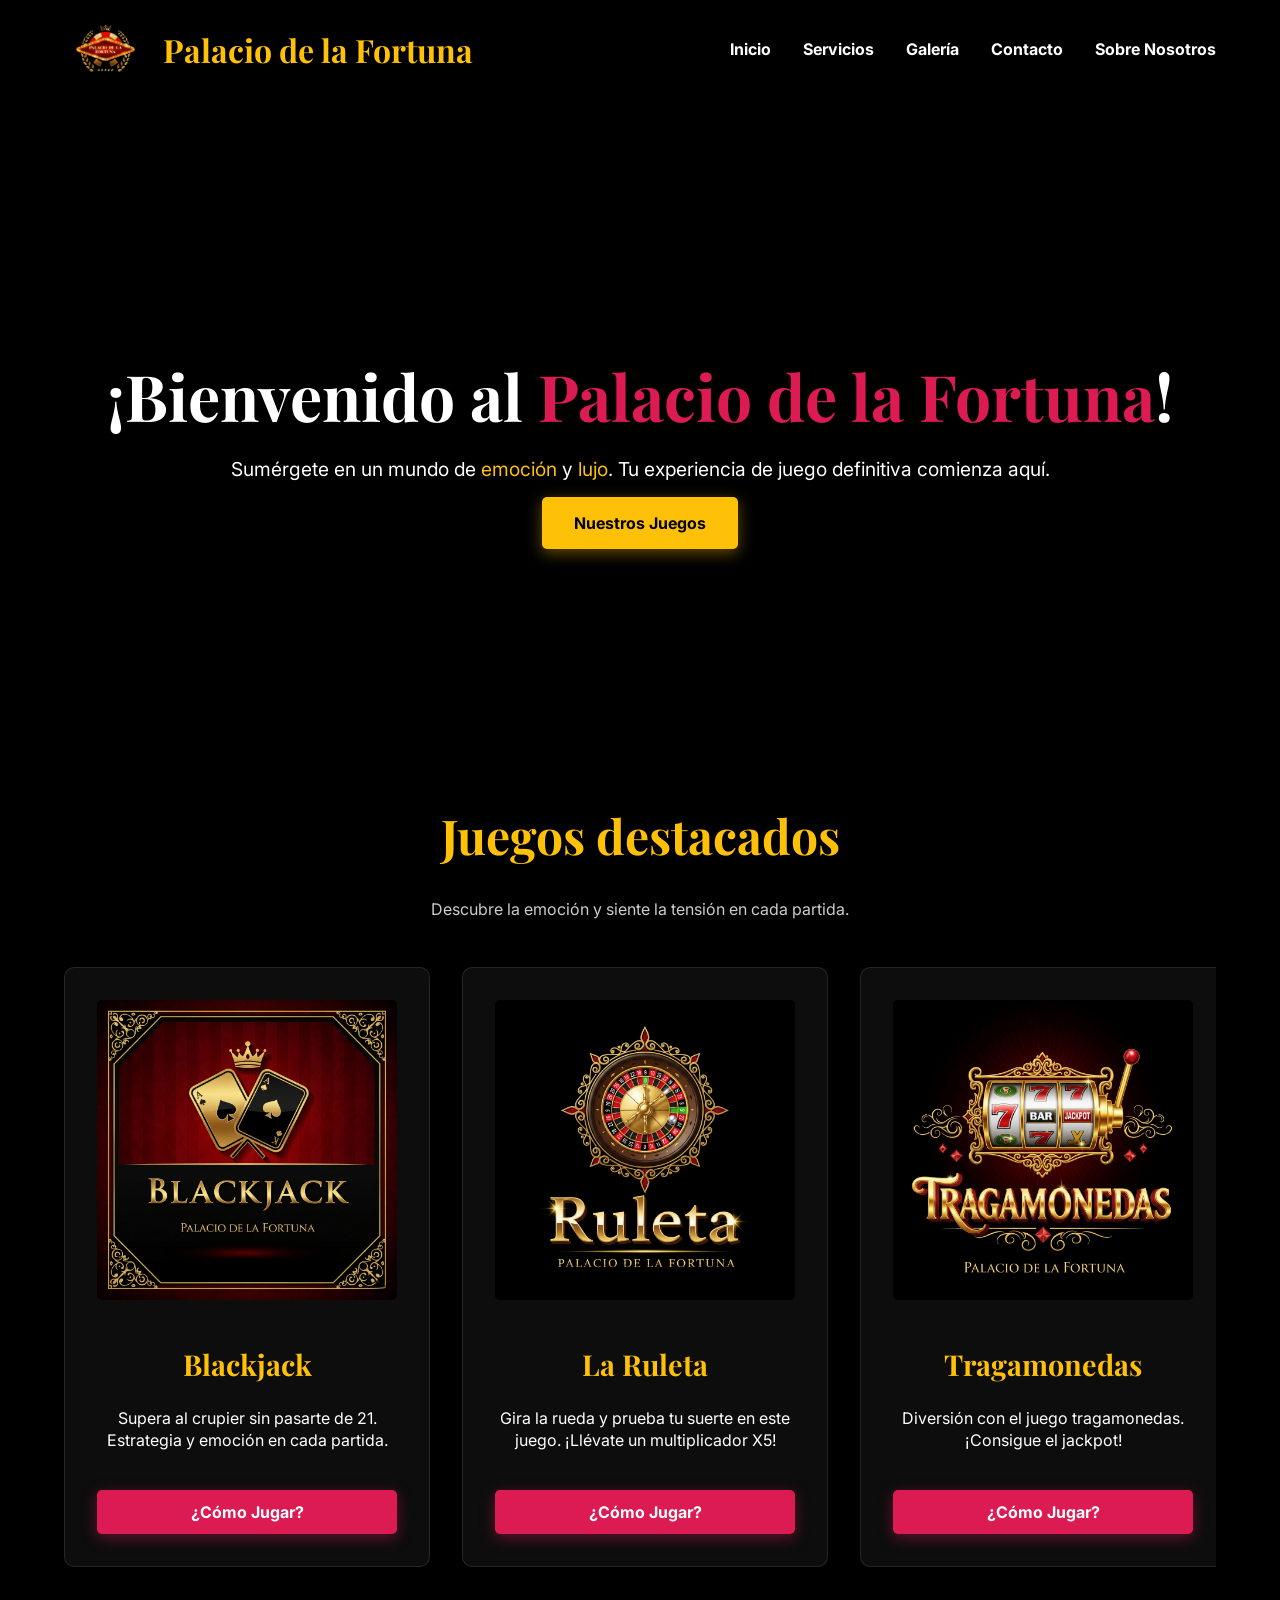
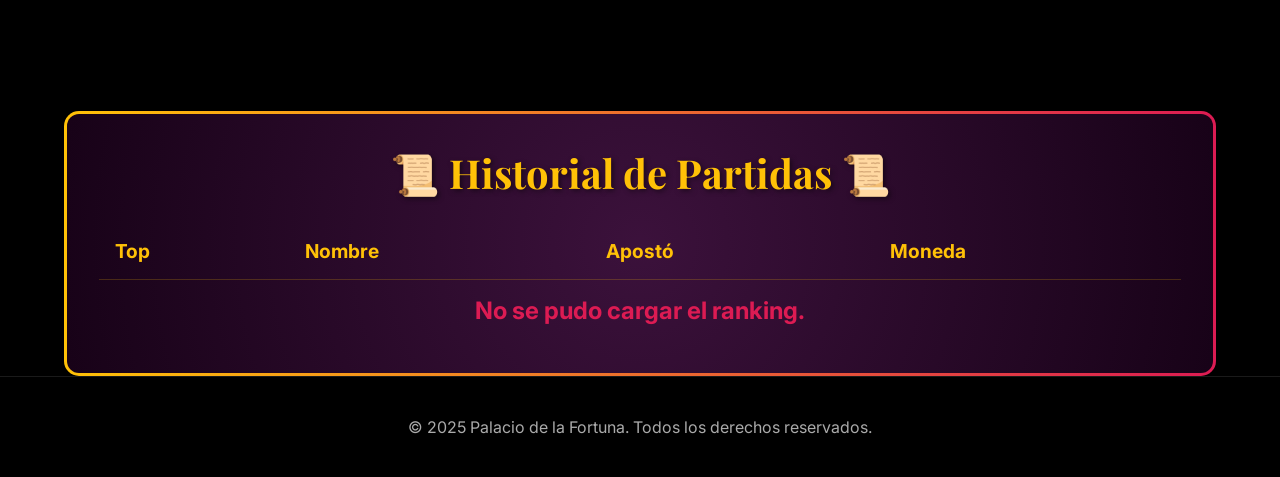
==== index.html @ f64dca6a "Se agregan tabla de posiciones alpha" ====
<!DOCTYPE html>
<html lang="es">
<head>
    <meta charset="UTF-8">
    <meta name="viewport" content="width=device-width, initial-scale=1.0">
    <title>Palacio de la Fortuna - Inicio</title>
    <link rel="icon" type="image/png" sizes="32x32" href="img/logo_casino.png">
    <link rel="icon" type="image/png" sizes="16x16" href="img/logo_casino.png">
    <link rel="apple-touch-icon" sizes="180x180" href="img/logo_casino.png">
    <link href="https://fonts.googleapis.com/css2?family=Inter:wght@300;400;700&family=Playfair+Display:wght@700&display=swap" rel="stylesheet">
    <link rel="stylesheet" href="css/index.css">
</head>
<body>

    <div class="background-video-container">
        <video autoplay loop muted playsinline class="background-video">
            <source src="img/fondo.mp4" type="video/mp4">
            Tu navegador no soporta el elemento de video.
        </video>
        <div class="background-overlay"></div>
    </div>

    <header class="header">
        <div class="container header-content">
            <div class="logo-container">
                <img src="img/logo_casino.png" alt="Logo Palacio de la Fortuna" class="logo-img">
                <h1 class="site-title">Palacio de la Fortuna</h1>
            </div>
            <button class="hamburger">☰</button>
            <nav class="main-nav">
                <ul>
                    <li><a href="index.html">Inicio</a></li>
                    <li><a href="html/servicios.html">Servicios</a></li>
                    <li><a href="html/galeria.html">Galería</a></li>
                    <li><a href="html/contacto.html">Contacto</a></li>
                    <li><a href="html/sobre-nosotros.html">Sobre Nosotros</a></li>
                </ul>
            </nav>
        </div>
    </header>

    <main class="main-content">
        <section class="hero-section">
            <h2 class="hero-title">
                ¡Bienvenido al <span class="text-accent-red">Palacio de la Fortuna</span>!
            </h2>
            <p class="hero-description">
                Sumérgete en un mundo de <span class="text-accent-gold">emoción</span> y <span class="text-accent-gold">lujo</span>. Tu experiencia de juego definitiva comienza aquí.
            </p>
            <a href="html/servicios.html" class="cta-button">
                Nuestros Juegos
            </a>
        </section>

        <section class="games-section container">
            <h2 class="section-title">Juegos destacados</h2>
            <p class="section-subtitle">Descubre la emoción y siente la tensión en cada partida.</p>
            <div class="games-grid">
                <div class="game-card">
                    <img src="img/blackjacklogo.png" alt="Blackjack" class="game-img">
                    <h3 class="game-title">Blackjack</h3>
                    <p class="game-description">
                        Supera al crupier sin pasarte de 21. Estrategia y emoción en cada partida.
                    </p>
                    <a href="html/servicios.html" class="game-button">¿Cómo Jugar?</a>
                </div>
                <div class="game-card">
                    <img src="img/ruletalogo.png" alt="Ruleta" class="game-img">
                    <h3 class="game-title">La Ruleta</h3>
                    <p class="game-description">
                        Gira la rueda y prueba tu suerte en este juego. ¡Llévate un multiplicador X5!
                    </p>
                    <a href="html/servicios.html" class="game-button">¿Cómo Jugar?</a>
                </div>
                <div class="game-card">
                    <img src="img/jackpotlogo.png" alt="Tragamonedas" class="game-img">
                    <h3 class="game-title">Tragamonedas</h3>
                    <p class="game-description">
                        Diversión con el juego tragamonedas. ¡Consigue el jackpot!
                    </p>
                    <a href="html/servicios.html" class="game-button">¿Cómo Jugar?</a>
                </div>
                <div class="game-card">
                    <img src="img/coinfliplogo.png" alt="CoinFlip" class="game-img">
                    <h3 class="game-title">Coin Flip</h3>
                    <p class="game-description">
                        ¿La suerte está de tu lado?. Atrévete a jugar a este juego y prueba si consigues acertar.
                    </p>
                    <a href="html/servicios.html" class="game-button">¿Cómo Jugar?</a>
                </div>
            </div>
        </section>
        
        <section class="container">
            <div class="ranking-container">
                <h2 class="ranking-title">📜 Historial de Partidas 📜</h2>
                <table class="ranking-table">
                    <thead>
                        <tr>
                            <th>Top</th>
                            <th>Nombre</th>
                            <th>Apostó</th>
                            <th>Moneda</th>
                        </tr>
                    </thead>
                    <tbody id="ranking-body">
                    </tbody>
                </table>
            </div>
        </section>

        <footer class="footer">
            <div class="container">
                <p>© 2025 Palacio de la Fortuna. Todos los derechos reservados.</p>
            </div>
        </footer>
    </main>
    <script src="js/index.js"></script>
</body>
</html>
---- css/index.css ----
body {
    font-family: 'Inter', sans-serif;
    margin: 0;
    padding: 0;
    color: #fff;
    background-color: #000;
}

.container {
    width: 90%;
    max-width: 1200px;
    margin: 0 auto;
}

.header {
    background-color: rgba(0, 0, 0, 0.7);
    position: fixed;
    top: 0;
    left: 0;
    width: 100%;
    z-index: 1000;
    transition: all 0.3s ease-in-out;
    padding: 1.5rem 0;
}

.header.scrolled {
    padding: 0.5rem 0;
    transform: translateY(-100%);
}

.header.scrolled.up {
    transform: translateY(0);
}

.header-content {
    display: flex;
    justify-content: space-between;
    align-items: center;
}

.logo-container {
    display: flex;
    align-items: center;
    gap: 1rem;
}

.logo-img {
    height: 50px;
}

.site-title {
    font-family: 'Playfair Display', serif;
    font-size: 2rem;
    color: #FFC107;
    margin: 0;
    text-shadow: 1px 1px 3px rgba(0, 0, 0, 0.5);
}

.main-nav ul {
    list-style: none;
    margin: 0;
    padding: 0;
    display: flex;
    gap: 2rem;
}

.main-nav a {
    text-decoration: none;
    color: #fff;
    font-weight: 700;
    transition: color 0.3s;
}

.main-nav a:hover {
    color: #FFC107;
}

.hamburger {
    display: none;
    font-size: 2rem;
    color: #fff;
    background: none;
    border: none;
    cursor: pointer;
}

.background-video-container {
    position: fixed;
    top: 0;
    left: 0;
    width: 100%;
    height: 100%;
    z-index: -1;
    overflow: hidden;
}

.background-video {
    width: 100%;
    height: 100%;
    object-fit: cover;
}

.background-overlay {
    position: absolute;
    top: 0;
    left: 0;
    width: 100%;
    height: 100%;
    background: rgba(0, 0, 0, 0.7);
}

.main-content {
    padding-top: 150px;
}

.hero-section {
    text-align: center;
    padding: 150px 0;
    position: relative;
    z-index: 1;
}

.hero-title {
    font-family: 'Playfair Display', serif;
    font-size: 4rem;
    margin-bottom: 1rem;
    text-shadow: 2px 2px 5px rgba(0, 0, 0, 0.7);
}

.hero-description {
    font-size: 1.2rem;
    margin-bottom: 2rem;
    text-shadow: 1px 1px 3px rgba(0, 0, 0, 0.5);
}

.text-accent-red {
    color: #DC1B53;
}

.text-accent-gold {
    color: #FFC107;
}

.cta-button {
    background-color: #FFC107;
    color: #000;
    padding: 1rem 2rem;
    text-decoration: none;
    font-weight: 700;
    border-radius: 5px;
    transition: all 0.3s ease;
    box-shadow: 0 4px 15px rgba(255, 193, 7, 0.4);
}

.cta-button:hover {
    background-color: #e6b800;
    transform: translateY(-3px);
}

.section-title {
    font-family: 'Playfair Display', serif;
    font-size: 3rem;
    text-align: center;
    margin-bottom: 2rem;
    color: #FFC107;
    text-shadow: 1px 1px 3px rgba(0, 0, 0, 0.5);
}

.section-subtitle {
    text-align: center;
    margin-bottom: 3rem;
    color: #ccc;
}

.games-section {
    padding: 80px 0;
    overflow: hidden; 
}

@keyframes scroll {
    0% {
        transform: translateX(0);
    }
    100% {
        transform: translateX(-50%);
    }
}

.games-grid {
    display: flex;
    gap: 2rem;
    animation: scroll 10s linear infinite;
}

.games-grid:hover {
    animation-play-state: paused;
}

.game-card {
    background: rgba(255, 255, 255, 0.05);
    border: 1px solid rgba(255, 255, 255, 0.1);
    border-radius: 10px;
    padding: 2rem;
    text-align: center;
    transition: transform 0.3s ease, box-shadow 0.3s ease;
    display: flex;
    flex-direction: column;
    justify-content: space-between;
    min-height: 400px;
    width: 300px; 
    flex-shrink: 0; 
}

.game-card:hover {
    transform: translateY(-10px);
    box-shadow: 0 10px 20px rgba(0, 0, 0, 0.5);
}

.game-img {
    width: 100%;
    height: auto;
    border-radius: 5px;
    margin-bottom: 1rem;
}

.game-title {
    font-family: 'Playfair Display', serif;
    font-size: 1.8rem;
    color: #FFC107;
    margin-bottom: 0.5rem;
}

.game-description {
    font-size: 1rem;
    line-height: 1.4;
    margin-bottom: 1rem;
    flex-grow: 1;
}

.game-button {
    background-color: #DC1B53;
    color: #fff;
    padding: 0.75rem 1.5rem;
    text-decoration: none;
    font-weight: 700;
    border-radius: 5px;
    transition: all 0.3s ease;
    box-shadow: 0 4px 15px rgba(220, 27, 83, 0.4);
}

.game-button:hover {
    background-color: #a81541;
    transform: translateY(-2px);
}

.footer {
    background-color: #000;
    color: #aaa;
    text-align: center;
    padding: 1.5rem 0;
    border-top: 1px solid rgba(255, 255, 255, 0.1);
}

@media (max-width: 768px) {
    .main-nav {
        display: none;
        flex-direction: column;
        position: absolute;
        top: 80px;
        right: 0;
        width: 100%;
        background-color: rgba(0, 0, 0, 0.9);
        text-align: center;
        transition: all 0.3s ease-in-out;
    }

    .main-nav.active {
        display: flex;
    }

    .main-nav ul {
        flex-direction: column;
        padding: 1rem 0;
    }

    .main-nav a {
        padding: 0.5rem 0;
        display: block;
    }

    .hamburger {
        display: block;
    }

    .hero-title {
        font-size: 2.5rem;
    }

    .about-us-content {
        flex-direction: column;
        text-align: center;
    }

    .about-us-img, .about-us-text {
        width: 100%;
    }
}
.back-button {
    display: inline-block;
    background-color: #DC1B53;
    color: #fff;
    padding: 0.75rem 1.5rem;
    border: none;
    border-radius: 5px;
    font-weight: 700;
    cursor: pointer;
    transition: all 0.3s ease;
    box-shadow: 0 4px 15px rgba(220, 27, 83, 0.4);
    font-family: 'Inter', sans-serif;
    font-size: 1rem;
    margin-bottom: 2rem;
    float: left;
}

.back-button:hover {
    background-color: #a81541;
    transform: translateY(-2px);
}

.ranking-container {
    border: 3px solid transparent;
    border-radius: 15px;
    padding: 2rem;
    margin-top: 4rem;
    position: relative;
    background-image: 
        radial-gradient(circle, hsl(300, 55%, 15%), hsl(300, 84%, 5%)),
        linear-gradient(to right, #FFC107, #DC1B53);
    background-origin: border-box;
    background-clip: padding-box, border-box;
}

.ranking-title {
    font-family: 'Playfair Display', serif;
    font-size: 2.5rem;
    text-align: center;
    color: #FFC107;
    margin-top: 0;
    margin-bottom: 1.5rem;
    text-shadow: 2px 2px 5px rgba(0,0,0,0.5);
}

.ranking-table {
    width: 100%;
    border-collapse: collapse;
}

.ranking-table th, .ranking-table td {
    padding: 1rem;
    text-align: left;
    border-bottom: 1px solid rgba(255, 193, 7, 0.2);
    background-color: transparent; 
}

.ranking-table th {
    color: #FFC107;
    font-size: 1.2rem;
    font-weight: 700;
}

.ranking-table td {
    color: #eee;
    font-size: 1.1rem;
}

.ranking-table tr:last-child td {
    border-bottom: none;
}

.ranking-table td:first-child {
    font-weight: bold;
    color: #DC1B53;
    font-size: 1.5rem;
    text-align: center;
}
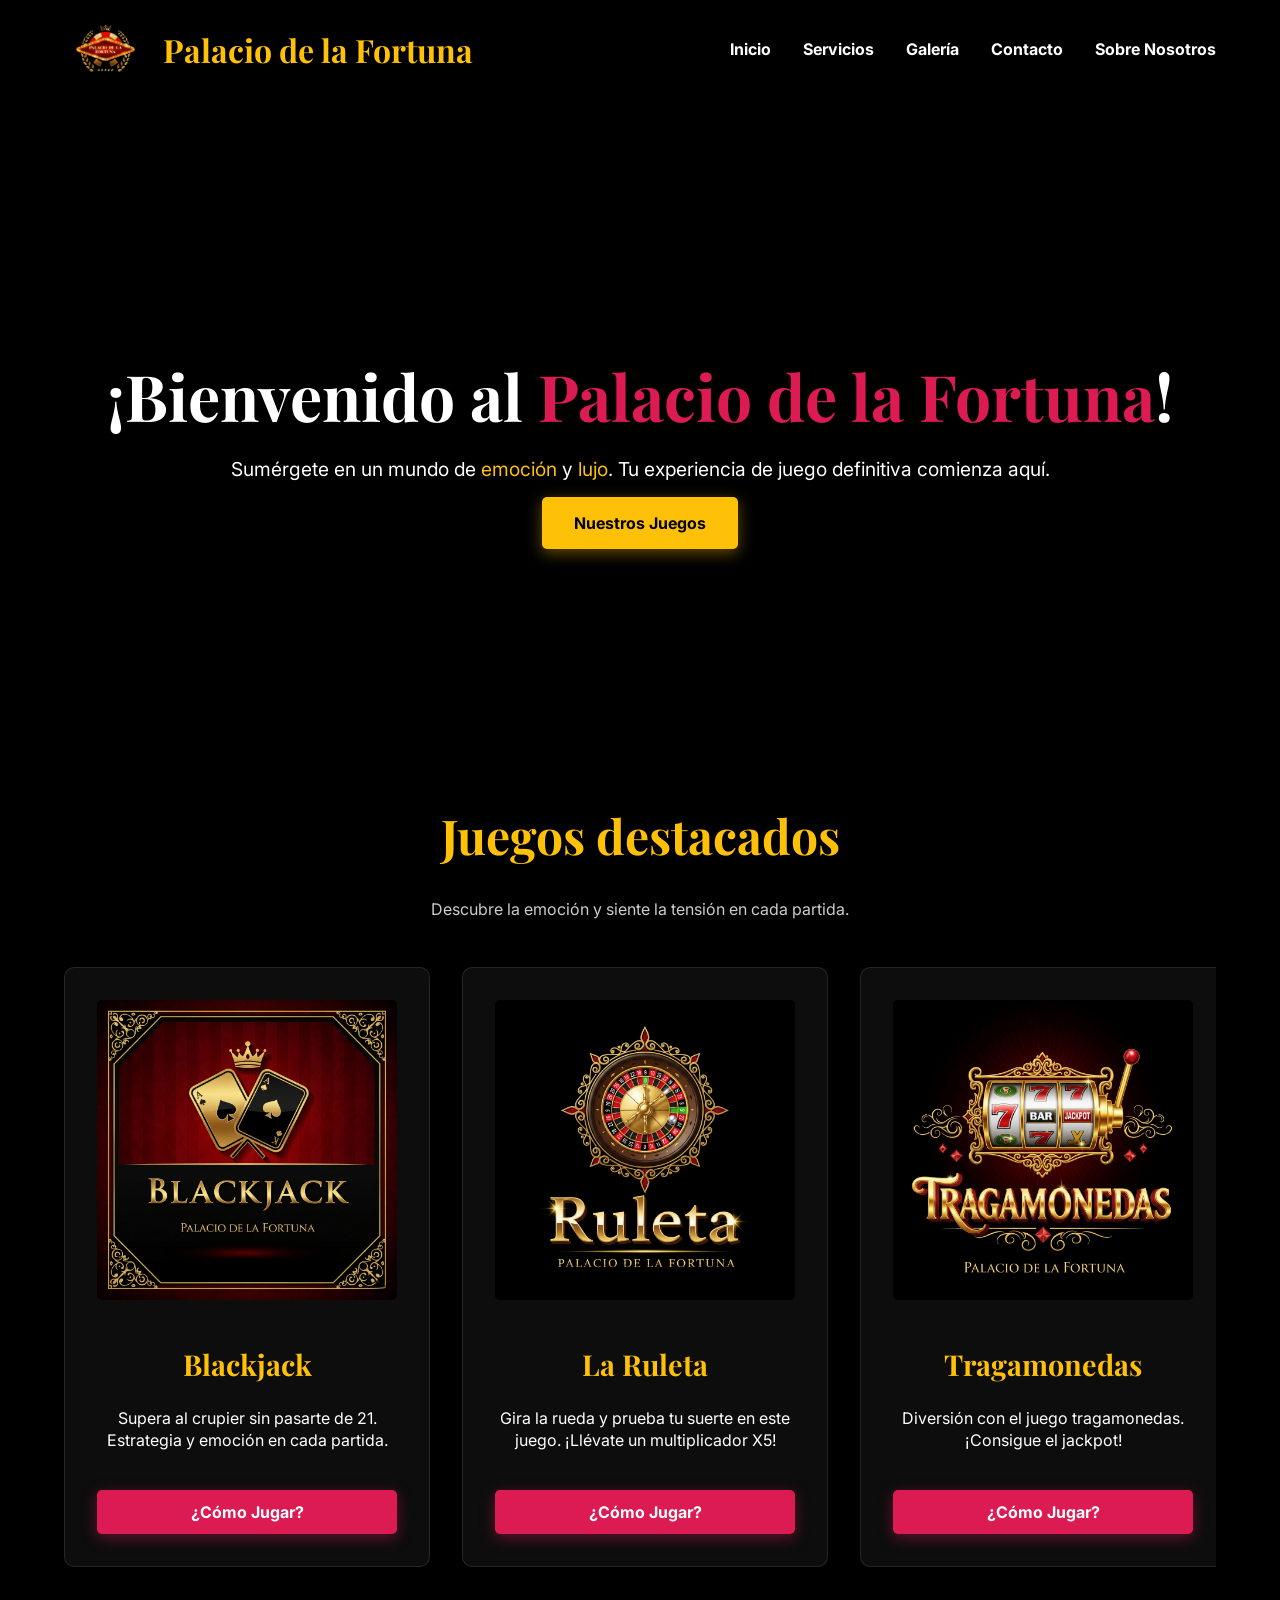
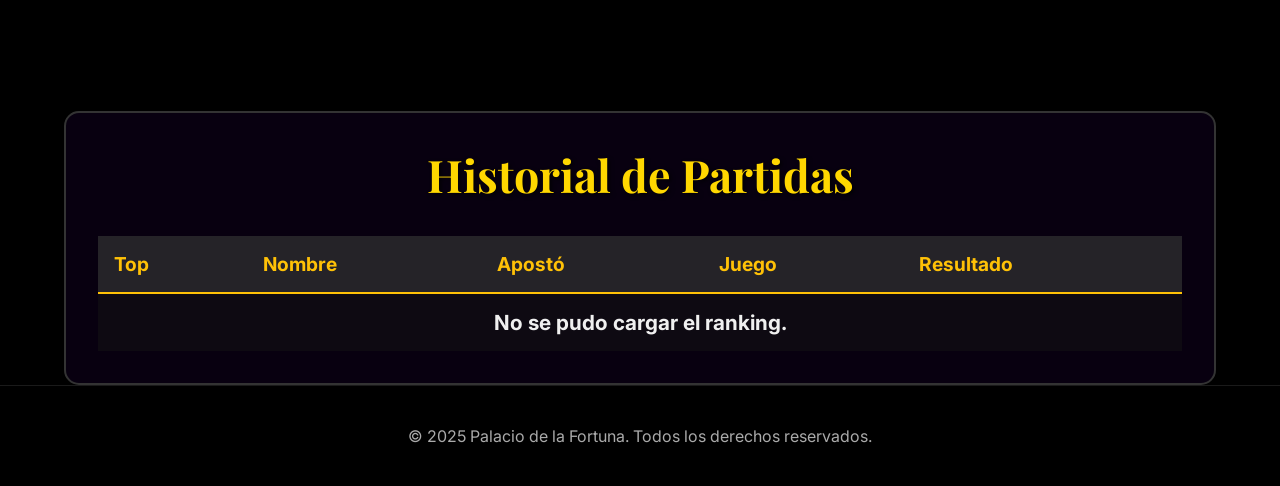
==== commit 053b2f3f: "se cambian cosas del menu" ====
--- a/index.html
+++ b/index.html
@@ -93,14 +93,15 @@
         
         <section class="container">
             <div class="ranking-container">
-                <h2 class="ranking-title">📜 Historial de Partidas 📜</h2>
+                <h2 class="ranking-title">Historial de Partidas</h2>
                 <table class="ranking-table">
                     <thead>
                         <tr>
                             <th>Top</th>
                             <th>Nombre</th>
                             <th>Apostó</th>
-                            <th>Moneda</th>
+                            <th>Juego</th>
+                            <th>Resultado</th>
                         </tr>
                     </thead>
                     <tbody id="ranking-body">
--- a/css/index.css
+++ b/css/index.css
@@ -328,58 +328,63 @@
 }
 
 .ranking-container {
-    border: 3px solid transparent;
+    background-color: rgba(10, 0, 20, 0.8);
     border-radius: 15px;
     padding: 2rem;
     margin-top: 4rem;
-    position: relative;
-    background-image: 
-        radial-gradient(circle, hsl(300, 55%, 15%), hsl(300, 84%, 5%)),
-        linear-gradient(to right, #FFC107, #DC1B53);
-    background-origin: border-box;
-    background-clip: padding-box, border-box;
+    box-shadow: 0 4px 15px rgba(0, 0, 0, 0.5);
+    border: 2px solid #333;
 }
 
 .ranking-title {
     font-family: 'Playfair Display', serif;
-    font-size: 2.5rem;
-    text-align: center;
-    color: #FFC107;
+    font-size: 2.8rem;
+    text-align: center;
+    color: #FFD700;
     margin-top: 0;
-    margin-bottom: 1.5rem;
-    text-shadow: 2px 2px 5px rgba(0,0,0,0.5);
+    margin-bottom: 2rem;
+    text-shadow: 2px 2px 4px rgba(0, 0, 0, 0.8);
 }
 
 .ranking-table {
     width: 100%;
     border-collapse: collapse;
-}
-
-.ranking-table th, .ranking-table td {
+    color: #eee;
+    font-size: 1.1rem;
+}
+
+.ranking-table thead th {
+    background-color: rgba(50, 50, 50, 0.7);
+    color: #FFC107;
+    font-weight: bold;
     padding: 1rem;
     text-align: left;
-    border-bottom: 1px solid rgba(255, 193, 7, 0.2);
-    background-color: transparent; 
-}
-
-.ranking-table th {
-    color: #FFC107;
+    border-bottom: 2px solid #FFC107;
     font-size: 1.2rem;
-    font-weight: 700;
-}
-
-.ranking-table td {
-    color: #eee;
-    font-size: 1.1rem;
-}
-
-.ranking-table tr:last-child td {
+}
+
+.ranking-table tbody td {
+    padding: 1rem;
+    text-align: left;
+    border-bottom: 1px solid rgba(255, 255, 255, 0.1);
+}
+
+.ranking-table tbody tr:last-child td {
     border-bottom: none;
 }
 
+.ranking-table tbody tr:nth-child(odd) {
+    background-color: rgba(20, 20, 20, 0.5);
+}
+
 .ranking-table td:first-child {
+    text-align: center;
+    font-size: 1.3rem;
     font-weight: bold;
-    color: #DC1B53;
-    font-size: 1.5rem;
-    text-align: center;
+    color: #f0f0f0;
+}
+
+.ranking-table td:nth-child(3) {
+    color: #FFD700;
+    font-weight: bold;
 }
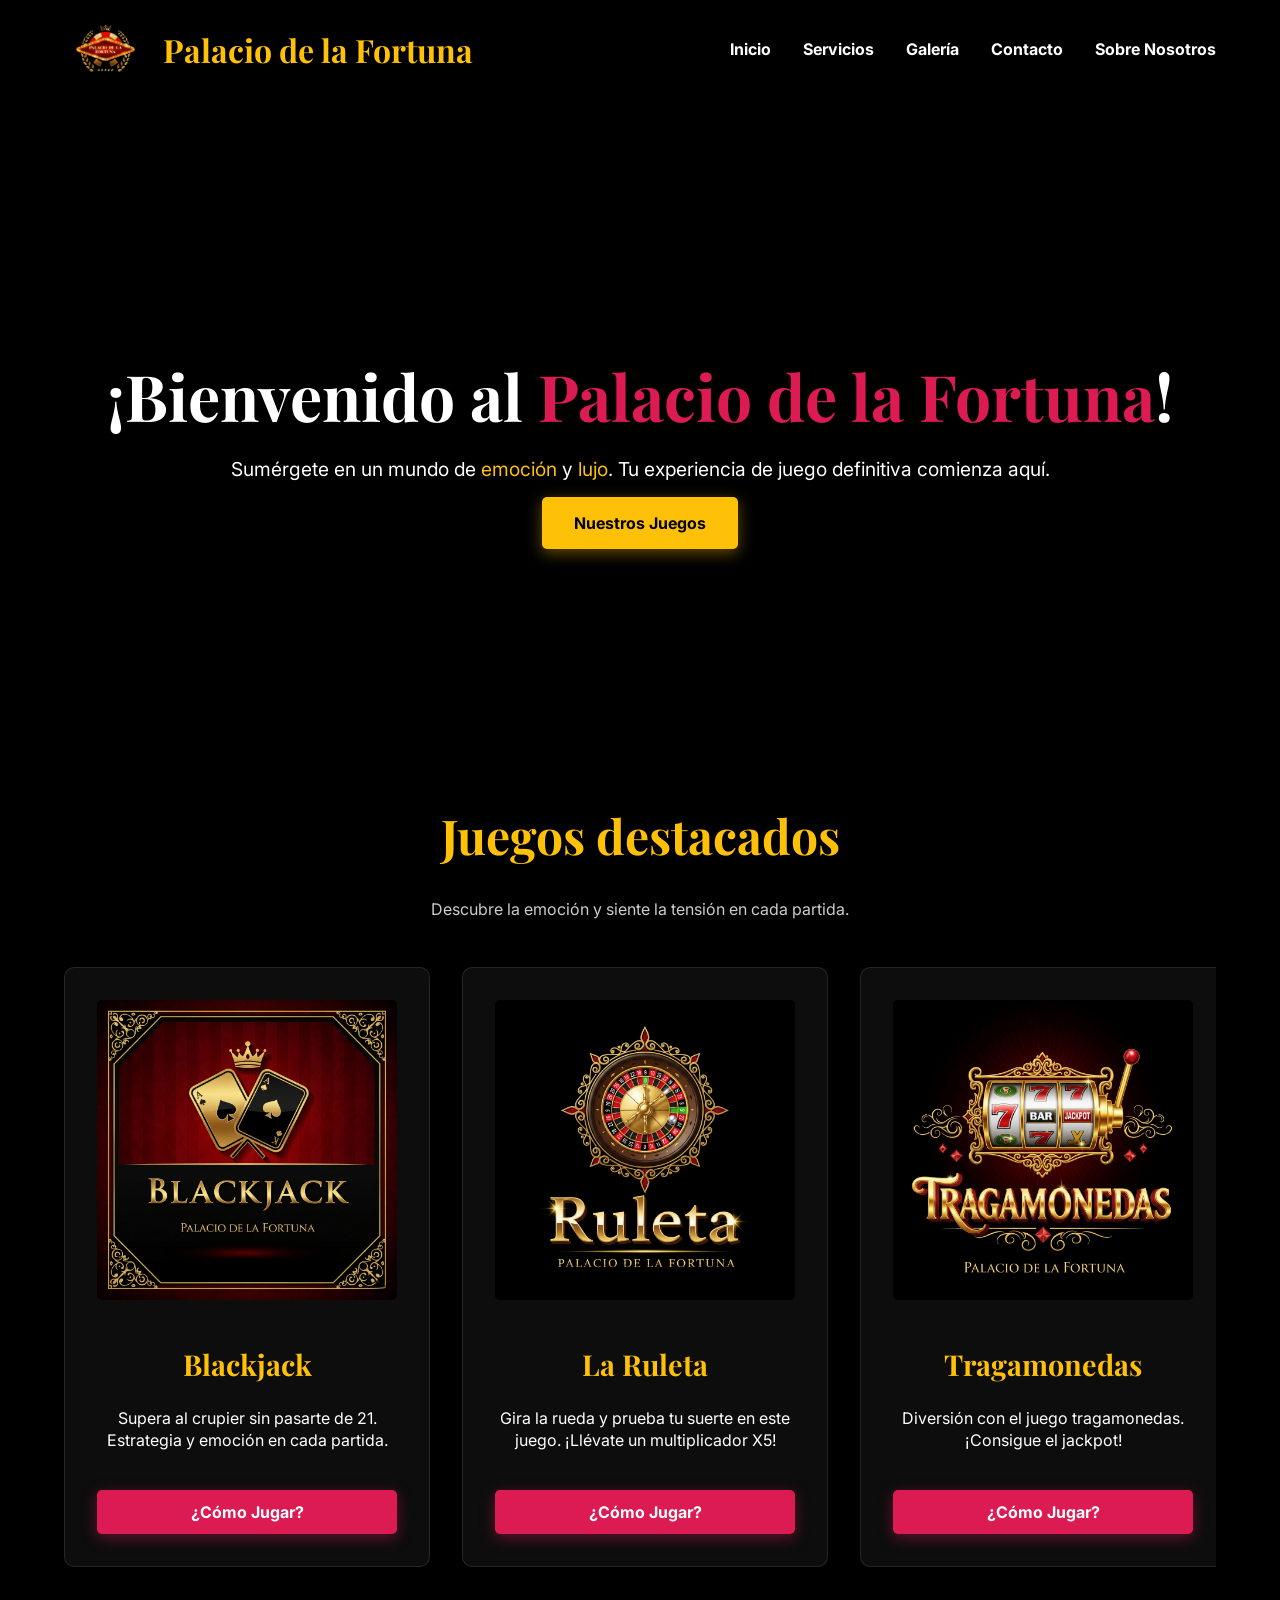
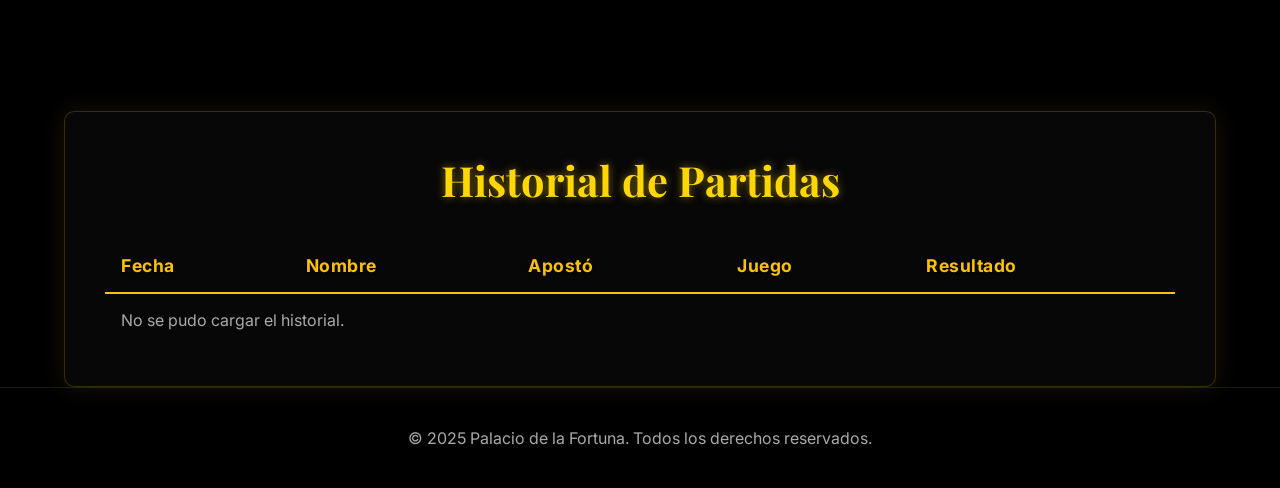
==== commit 34c9b663: "Se pule la tabla" ====
--- a/index.html
+++ b/index.html
@@ -97,7 +97,7 @@
                 <table class="ranking-table">
                     <thead>
                         <tr>
-                            <th>Top</th>
+                            <th>Fecha</th>
                             <th>Nombre</th>
                             <th>Apostó</th>
                             <th>Juego</th>
--- a/css/index.css
+++ b/css/index.css
@@ -328,63 +328,92 @@
 }
 
 .ranking-container {
-    background-color: rgba(10, 0, 20, 0.8);
-    border-radius: 15px;
-    padding: 2rem;
+    background: rgba(10, 10, 10, 0.75);
+    backdrop-filter: blur(5px);
+    border-radius: 10px;
+    padding: 2.5rem;
     margin-top: 4rem;
-    box-shadow: 0 4px 15px rgba(0, 0, 0, 0.5);
-    border: 2px solid #333;
+    box-shadow: 0 0 25px rgba(255, 193, 7, 0.1);
+    border: 1px solid rgba(255, 193, 7, 0.2);
+    transition: all 0.3s ease;
 }
 
 .ranking-title {
     font-family: 'Playfair Display', serif;
-    font-size: 2.8rem;
+    font-size: 2.6rem;
     text-align: center;
     color: #FFD700;
     margin-top: 0;
     margin-bottom: 2rem;
-    text-shadow: 2px 2px 4px rgba(0, 0, 0, 0.8);
+    text-shadow: 0 0 8px rgba(255, 215, 0, 0.5), 1px 1px 2px black;
 }
 
 .ranking-table {
     width: 100%;
     border-collapse: collapse;
-    color: #eee;
-    font-size: 1.1rem;
+    color: #ddd;
+    font-size: 1rem;
 }
 
 .ranking-table thead th {
-    background-color: rgba(50, 50, 50, 0.7);
+    background-color: transparent;
     color: #FFC107;
     font-weight: bold;
     padding: 1rem;
     text-align: left;
     border-bottom: 2px solid #FFC107;
-    font-size: 1.2rem;
+    font-size: 1.1rem;
+    letter-spacing: 0.5px;
+    text-shadow: 0 0 3px rgba(0,0,0,0.5);
 }
 
 .ranking-table tbody td {
     padding: 1rem;
     text-align: left;
-    border-bottom: 1px solid rgba(255, 255, 255, 0.1);
+    border-bottom: 1px solid rgba(255, 193, 7, 0.15);
 }
 
 .ranking-table tbody tr:last-child td {
     border-bottom: none;
 }
 
-.ranking-table tbody tr:nth-child(odd) {
-    background-color: rgba(20, 20, 20, 0.5);
+.ranking-table tbody tr {
+    background-color: transparent;
+    transition: background-color 0.2s ease-out, transform 0.2s ease-out;
+}
+
+.ranking-table tbody tr:hover {
+    background-color: rgba(255, 193, 7, 0.07);
+    transform: scale(1.01);
 }
 
 .ranking-table td:first-child {
-    text-align: center;
-    font-size: 1.3rem;
-    font-weight: bold;
-    color: #f0f0f0;
+    font-weight: normal;
+    color: #aaa;
 }
 
 .ranking-table td:nth-child(3) {
     color: #FFD700;
     font-weight: bold;
+}
+
+.ranking-table td:nth-child(4) {
+    color: #ccc;
+}
+
+.resultado-ganaste {
+    color: #28a745;
+    font-weight: bold;
+    text-shadow: 0 0 5px rgba(40, 167, 69, 0.5);
+}
+
+.resultado-perdiste {
+    color: #DC1B53;
+    font-weight: bold;
+    text-shadow: 0 0 5px rgba(220, 27, 83, 0.5);
+}
+
+.resultado-empate {
+    color: #888;
+    font-weight: bold;
 }
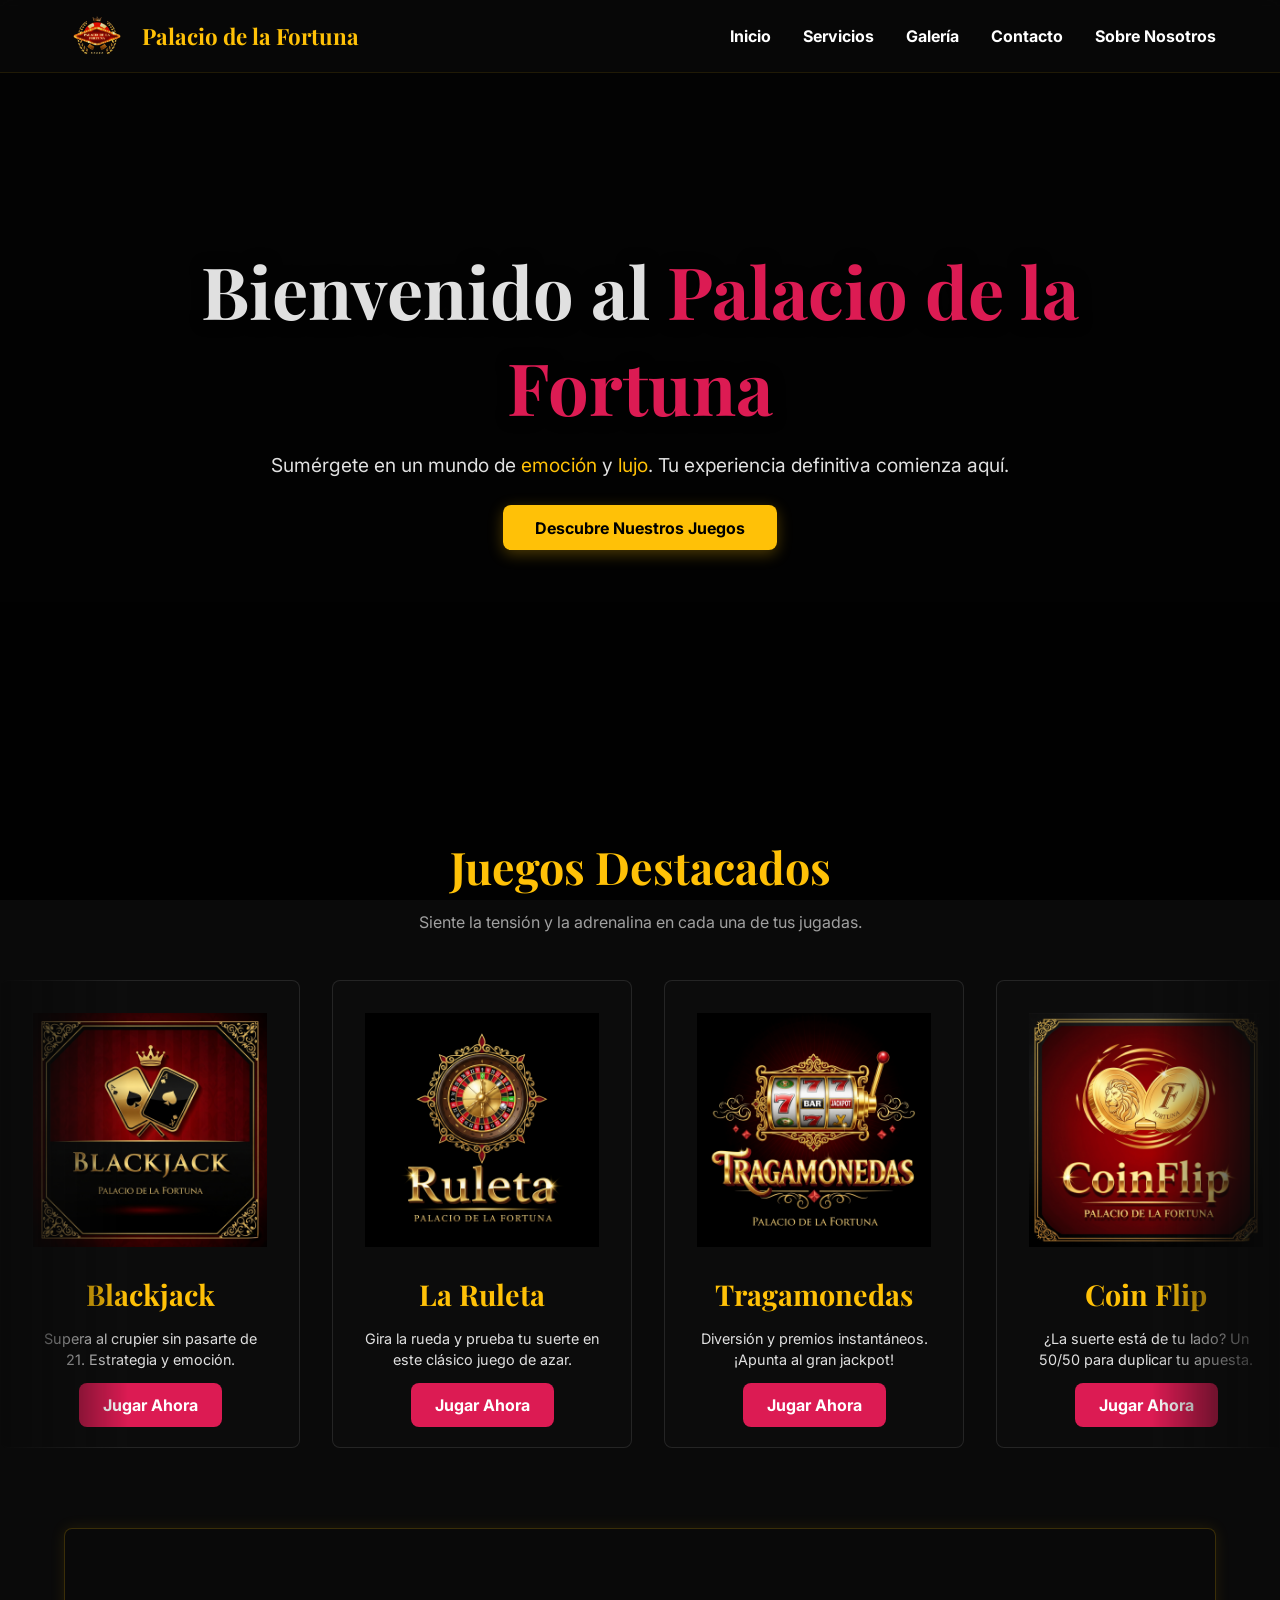
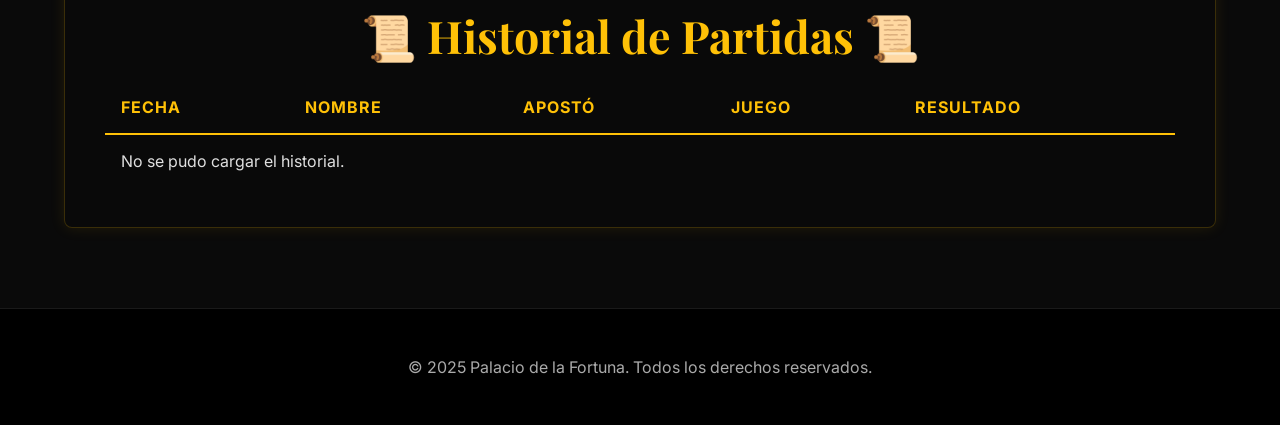
==== commit c572bf07: "Se corrige" ====
--- a/index.html
+++ b/index.html
@@ -4,10 +4,10 @@
     <meta charset="UTF-8">
     <meta name="viewport" content="width=device-width, initial-scale=1.0">
     <title>Palacio de la Fortuna - Inicio</title>
-    <link rel="icon" type="image/png" sizes="32x32" href="img/logo_casino.png">
-    <link rel="icon" type="image/png" sizes="16x16" href="img/logo_casino.png">
-    <link rel="apple-touch-icon" sizes="180x180" href="img/logo_casino.png">
-    <link href="https://fonts.googleapis.com/css2?family=Inter:wght@300;400;700&family=Playfair+Display:wght@700&display=swap" rel="stylesheet">
+    <link rel="icon" type="image/png" href="img/logo_casino.png">
+    <link rel="preconnect" href="https://fonts.googleapis.com">
+    <link rel="preconnect" href="https://fonts.gstatic.com" crossorigin>
+    <link href="https://fonts.googleapis.com/css2?family=Inter:wght@400;700&family=Playfair+Display:wght@700&display=swap" rel="stylesheet">
     <link rel="stylesheet" href="css/index.css">
 </head>
 <body>
@@ -22,11 +22,10 @@
 
     <header class="header">
         <div class="container header-content">
-            <div class="logo-container">
+            <a href="index.html" class="logo-container">
                 <img src="img/logo_casino.png" alt="Logo Palacio de la Fortuna" class="logo-img">
                 <h1 class="site-title">Palacio de la Fortuna</h1>
-            </div>
-            <button class="hamburger">☰</button>
+            </a>
             <nav class="main-nav">
                 <ul>
                     <li><a href="index.html">Inicio</a></li>
@@ -36,64 +35,91 @@
                     <li><a href="html/sobre-nosotros.html">Sobre Nosotros</a></li>
                 </ul>
             </nav>
+            <button class="hamburger" aria-label="Abrir menú">
+                <span class="hamburger-box">
+                    <span class="hamburger-inner"></span>
+                </span>
+            </button>
         </div>
     </header>
 
     <main class="main-content">
         <section class="hero-section">
-            <h2 class="hero-title">
-                ¡Bienvenido al <span class="text-accent-red">Palacio de la Fortuna</span>!
-            </h2>
-            <p class="hero-description">
-                Sumérgete en un mundo de <span class="text-accent-gold">emoción</span> y <span class="text-accent-gold">lujo</span>. Tu experiencia de juego definitiva comienza aquí.
-            </p>
-            <a href="html/servicios.html" class="cta-button">
-                Nuestros Juegos
-            </a>
+            <div class="container">
+                <h2 class="hero-title">
+                    Bienvenido al <span class="text-accent-red">Palacio de la Fortuna</span>
+                </h2>
+                <p class="hero-description">
+                    Sumérgete en un mundo de <span class="text-accent-gold">emoción</span> y <span class="text-accent-gold">lujo</span>. Tu experiencia definitiva comienza aquí.
+                </p>
+                <a href="html/servicios.html" class="cta-button">
+                    Descubre Nuestros Juegos
+                </a>
+            </div>
         </section>
 
-        <section class="games-section container">
-            <h2 class="section-title">Juegos destacados</h2>
-            <p class="section-subtitle">Descubre la emoción y siente la tensión en cada partida.</p>
-            <div class="games-grid">
-                <div class="game-card">
-                    <img src="img/blackjacklogo.png" alt="Blackjack" class="game-img">
-                    <h3 class="game-title">Blackjack</h3>
-                    <p class="game-description">
-                        Supera al crupier sin pasarte de 21. Estrategia y emoción en cada partida.
-                    </p>
-                    <a href="html/servicios.html" class="game-button">¿Cómo Jugar?</a>
-                </div>
-                <div class="game-card">
-                    <img src="img/ruletalogo.png" alt="Ruleta" class="game-img">
-                    <h3 class="game-title">La Ruleta</h3>
-                    <p class="game-description">
-                        Gira la rueda y prueba tu suerte en este juego. ¡Llévate un multiplicador X5!
-                    </p>
-                    <a href="html/servicios.html" class="game-button">¿Cómo Jugar?</a>
-                </div>
-                <div class="game-card">
-                    <img src="img/jackpotlogo.png" alt="Tragamonedas" class="game-img">
-                    <h3 class="game-title">Tragamonedas</h3>
-                    <p class="game-description">
-                        Diversión con el juego tragamonedas. ¡Consigue el jackpot!
-                    </p>
-                    <a href="html/servicios.html" class="game-button">¿Cómo Jugar?</a>
-                </div>
-                <div class="game-card">
-                    <img src="img/coinfliplogo.png" alt="CoinFlip" class="game-img">
-                    <h3 class="game-title">Coin Flip</h3>
-                    <p class="game-description">
-                        ¿La suerte está de tu lado?. Atrévete a jugar a este juego y prueba si consigues acertar.
-                    </p>
-                    <a href="html/servicios.html" class="game-button">¿Cómo Jugar?</a>
+        <section class="games-section">
+            <div class="container">
+                <h2 class="section-title">Juegos Destacados</h2>
+                <p class="section-subtitle">Siente la tensión y la adrenalina en cada una de tus jugadas.</p>
+            </div>
+            <div class="games-carousel">
+                <div class="games-grid">
+                    <div class="game-card">
+                        <img src="img/blackjacklogo.png" alt="Blackjack" class="game-img">
+                        <h3 class="game-title">Blackjack</h3>
+                        <p class="game-description">Supera al crupier sin pasarte de 21. Estrategia y emoción.</p>
+                        <a href="html/servicios.html" class="game-button">Jugar Ahora</a>
+                    </div>
+                    <div class="game-card">
+                        <img src="img/ruletalogo.png" alt="Ruleta" class="game-img">
+                        <h3 class="game-title">La Ruleta</h3>
+                        <p class="game-description">Gira la rueda y prueba tu suerte en este clásico juego de azar.</p>
+                        <a href="html/servicios.html" class="game-button">Jugar Ahora</a>
+                    </div>
+                    <div class="game-card">
+                        <img src="img/jackpotlogo.png" alt="Tragamonedas" class="game-img">
+                        <h3 class="game-title">Tragamonedas</h3>
+                        <p class="game-description">Diversión y premios instantáneos. ¡Apunta al gran jackpot!</p>
+                        <a href="html/servicios.html" class="game-button">Jugar Ahora</a>
+                    </div>
+                    <div class="game-card">
+                        <img src="img/coinfliplogo.png" alt="CoinFlip" class="game-img">
+                        <h3 class="game-title">Coin Flip</h3>
+                        <p class="game-description">¿La suerte está de tu lado? Un 50/50 para duplicar tu apuesta.</p>
+                        <a href="html/servicios.html" class="game-button">Jugar Ahora</a>
+                    </div>
+                    <div class="game-card">
+                        <img src="img/blackjacklogo.png" alt="Blackjack" class="game-img">
+                        <h3 class="game-title">Blackjack</h3>
+                        <p class="game-description">Supera al crupier sin pasarte de 21. Estrategia y emoción.</p>
+                        <a href="html/servicios.html" class="game-button">Jugar Ahora</a>
+                    </div>
+                    <div class="game-card">
+                        <img src="img/ruletalogo.png" alt="Ruleta" class="game-img">
+                        <h3 class="game-title">La Ruleta</h3>
+                        <p class="game-description">Gira la rueda y prueba tu suerte en este clásico juego de azar.</p>
+                        <a href="html/servicios.html" class="game-button">Jugar Ahora</a>
+                    </div>
+                    <div class="game-card">
+                        <img src="img/jackpotlogo.png" alt="Tragamonedas" class="game-img">
+                        <h3 class="game-title">Tragamonedas</h3>
+                        <p class="game-description">Diversión y premios instantáneos. ¡Apunta al gran jackpot!</p>
+                        <a href="html/servicios.html" class="game-button">Jugar Ahora</a>
+                    </div>
+                    <div class="game-card">
+                        <img src="img/coinfliplogo.png" alt="CoinFlip" class="game-img">
+                        <h3 class="game-title">Coin Flip</h3>
+                        <p class="game-description">¿La suerte está de tu lado? Un 50/50 para duplicar tu apuesta.</p>
+                        <a href="html/servicios.html" class="game-button">Jugar Ahora</a>
+                    </div>
                 </div>
             </div>
         </section>
         
-        <section class="container">
+        <section class="history-section container">
             <div class="ranking-container">
-                <h2 class="ranking-title">Historial de Partidas</h2>
+                <h2 class="section-title">📜 Historial de Partidas 📜</h2>
                 <table class="ranking-table">
                     <thead>
                         <tr>
@@ -110,12 +136,12 @@
             </div>
         </section>
 
-        <footer class="footer">
-            <div class="container">
-                <p>© 2025 Palacio de la Fortuna. Todos los derechos reservados.</p>
-            </div>
-        </footer>
     </main>
+    <footer class="footer">
+        <div class="container">
+            <p>&copy; 2025 Palacio de la Fortuna. Todos los derechos reservados.</p>
+        </div>
+    </footer>
     <script src="js/index.js"></script>
 </body>
 </html>
--- a/css/index.css
+++ b/css/index.css
@@ -1,9 +1,29 @@
+/* === VARIABLES Y ESTILOS GLOBALES === */
+:root {
+    --color-gold: #FFC107;
+    --color-gold-rich: #FFD700;
+    --color-red: #DC1B53;
+    --color-dark: #0a0a0a;
+    --color-surface: #121212;
+    --font-primary: 'Inter', sans-serif;
+    --font-secondary: 'Playfair Display', serif;
+    --border-radius: 8px;
+    --shadow-light: 0 0 15px rgba(255, 193, 7, 0.1);
+    --shadow-strong: 0 4px 20px rgba(0, 0, 0, 0.5);
+}
+
+*, *::before, *::after {
+    box-sizing: border-box;
+}
+
 body {
-    font-family: 'Inter', sans-serif;
+    font-family: var(--font-primary);
     margin: 0;
     padding: 0;
-    color: #fff;
-    background-color: #000;
+    color: #e0e0e0;
+    background-color: var(--color-dark);
+    scroll-behavior: smooth;
+    overflow-x: hidden;
 }
 
 .container {
@@ -12,25 +32,48 @@
     margin: 0 auto;
 }
 
-.header {
-    background-color: rgba(0, 0, 0, 0.7);
+/* === FONDO DE VIDEO === */
+.background-video-container {
     position: fixed;
     top: 0;
     left: 0;
     width: 100%;
+    height: 100%;
+    z-index: -1;
+    overflow: hidden;
+}
+
+.background-video {
+    width: 100%;
+    height: 100%;
+    object-fit: cover;
+}
+
+.background-overlay {
+    position: absolute;
+    top: 0;
+    left: 0;
+    width: 100%;
+    height: 100%;
+    background: linear-gradient(to top, rgba(0,0,0,0.9), rgba(0,0,0,0.6));
+}
+
+/* === HEADER Y NAVEGACIÓN === */
+.header {
+    background-color: rgba(10, 10, 10, 0.7);
+    backdrop-filter: blur(8px);
+    position: fixed;
+    top: 0;
+    left: 0;
+    width: 100%;
     z-index: 1000;
-    transition: all 0.3s ease-in-out;
-    padding: 1.5rem 0;
-}
-
-.header.scrolled {
-    padding: 0.5rem 0;
-    transform: translateY(-100%);
-}
-
-.header.scrolled.up {
-    transform: translateY(0);
-}
+    transition: transform 0.3s ease-in-out;
+    padding: 1rem 0;
+    border-bottom: 1px solid rgba(255, 193, 7, 0.1);
+}
+
+.header.scrolled { transform: translateY(-100%); }
+.header.scrolled.up { transform: translateY(0); }
 
 .header-content {
     display: flex;
@@ -41,19 +84,17 @@
 .logo-container {
     display: flex;
     align-items: center;
-    gap: 1rem;
-}
-
-.logo-img {
-    height: 50px;
-}
-
+    gap: 0.75rem;
+    text-decoration: none;
+    color: inherit;
+}
+
+.logo-img { height: 40px; }
 .site-title {
-    font-family: 'Playfair Display', serif;
-    font-size: 2rem;
-    color: #FFC107;
+    font-family: var(--font-secondary);
+    font-size: 1.4rem;
+    color: var(--color-gold);
     margin: 0;
-    text-shadow: 1px 1px 3px rgba(0, 0, 0, 0.5);
 }
 
 .main-nav ul {
@@ -71,349 +112,266 @@
     transition: color 0.3s;
 }
 
-.main-nav a:hover {
-    color: #FFC107;
-}
-
-.hamburger {
-    display: none;
-    font-size: 2rem;
-    color: #fff;
-    background: none;
-    border: none;
-    cursor: pointer;
-}
-
-.background-video-container {
-    position: fixed;
-    top: 0;
-    left: 0;
-    width: 100%;
-    height: 100%;
-    z-index: -1;
-    overflow: hidden;
-}
-
-.background-video {
-    width: 100%;
-    height: 100%;
-    object-fit: cover;
-}
-
-.background-overlay {
-    position: absolute;
-    top: 0;
-    left: 0;
-    width: 100%;
-    height: 100%;
-    background: rgba(0, 0, 0, 0.7);
-}
-
-.main-content {
-    padding-top: 150px;
-}
-
+.main-nav a:hover { color: var(--color-gold); }
+.hamburger { display: none; }
+
+/* === TÍTULOS Y BOTONES GLOBALES === */
+.section-title {
+    font-family: var(--font-secondary);
+    font-size: 2.8rem;
+    text-align: center;
+    margin-bottom: 1rem;
+    color: var(--color-gold);
+}
+
+.section-subtitle {
+    text-align: center;
+    margin-bottom: 3rem;
+    color: #a0a0a0;
+    max-width: 600px;
+    margin-left: auto;
+    margin-right: auto;
+}
+
+.cta-button {
+    background-color: var(--color-gold);
+    color: #000;
+    padding: 0.8rem 2rem;
+    text-decoration: none;
+    font-weight: 700;
+    border-radius: var(--border-radius);
+    transition: all 0.3s ease;
+    box-shadow: 0 4px 15px rgba(255, 193, 7, 0.3);
+}
+
+.cta-button:hover {
+    background-color: #fff;
+    box-shadow: 0 6px 20px rgba(255, 193, 7, 0.5);
+    transform: translateY(-3px);
+}
+
+/* === HERO SECTION === */
 .hero-section {
-    text-align: center;
-    padding: 150px 0;
-    position: relative;
-    z-index: 1;
+    min-height: 80vh;
+    display: flex;
+    align-items: center;
+    justify-content: center;
+    text-align: center;
 }
 
 .hero-title {
-    font-family: 'Playfair Display', serif;
-    font-size: 4rem;
+    font-family: var(--font-secondary);
+    font-size: 4.5rem;
     margin-bottom: 1rem;
-    text-shadow: 2px 2px 5px rgba(0, 0, 0, 0.7);
+    text-shadow: 0 0 15px rgba(0,0,0,0.8);
 }
 
 .hero-description {
     font-size: 1.2rem;
-    margin-bottom: 2rem;
-    text-shadow: 1px 1px 3px rgba(0, 0, 0, 0.5);
-}
-
-.text-accent-red {
-    color: #DC1B53;
-}
-
-.text-accent-gold {
-    color: #FFC107;
-}
-
-.cta-button {
-    background-color: #FFC107;
-    color: #000;
-    padding: 1rem 2rem;
-    text-decoration: none;
-    font-weight: 700;
-    border-radius: 5px;
-    transition: all 0.3s ease;
-    box-shadow: 0 4px 15px rgba(255, 193, 7, 0.4);
-}
-
-.cta-button:hover {
-    background-color: #e6b800;
-    transform: translateY(-3px);
-}
-
-.section-title {
-    font-family: 'Playfair Display', serif;
-    font-size: 3rem;
-    text-align: center;
-    margin-bottom: 2rem;
-    color: #FFC107;
-    text-shadow: 1px 1px 3px rgba(0, 0, 0, 0.5);
-}
-
-.section-subtitle {
-    text-align: center;
-    margin-bottom: 3rem;
-    color: #ccc;
-}
-
-.games-section {
-    padding: 80px 0;
-    overflow: hidden; 
+    margin-bottom: 2.5rem;
+}
+
+.text-accent-red { color: var(--color-red); }
+.text-accent-gold { color: var(--color-gold); }
+
+/* === GAMES SECTION (CAROUSEL) === */
+.games-section { padding: 80px 0; }
+.games-carousel {
+    overflow: hidden;
+    -webkit-mask-image: linear-gradient(to right, transparent, black 10%, black 90%, transparent);
+    mask-image: linear-gradient(to right, transparent, black 10%, black 90%, transparent);
 }
 
 @keyframes scroll {
-    0% {
-        transform: translateX(0);
-    }
-    100% {
-        transform: translateX(-50%);
-    }
+    from { transform: translateX(0); }
+    to { transform: translateX(-50%); }
 }
 
 .games-grid {
     display: flex;
+    width: calc((300px + 2rem) * 8); 
+    animation: scroll 40s linear infinite;
     gap: 2rem;
-    animation: scroll 10s linear infinite;
-}
-
-.games-grid:hover {
+}
+
+.games-carousel:hover .games-grid {
     animation-play-state: paused;
 }
 
 .game-card {
-    background: rgba(255, 255, 255, 0.05);
+    background: rgba(20, 20, 20, 0.3);
+    backdrop-filter: blur(5px);
     border: 1px solid rgba(255, 255, 255, 0.1);
-    border-radius: 10px;
+    border-radius: var(--border-radius);
     padding: 2rem;
     text-align: center;
-    transition: transform 0.3s ease, box-shadow 0.3s ease;
-    display: flex;
-    flex-direction: column;
-    justify-content: space-between;
-    min-height: 400px;
+    transition: transform 0.3s ease, box-shadow 0.3s ease, background-color 0.3s ease;
     width: 300px; 
     flex-shrink: 0; 
 }
 
 .game-card:hover {
     transform: translateY(-10px);
-    box-shadow: 0 10px 20px rgba(0, 0, 0, 0.5);
-}
-
-.game-img {
-    width: 100%;
-    height: auto;
-    border-radius: 5px;
-    margin-bottom: 1rem;
-}
-
+    box-shadow: 0 10px 25px rgba(0, 0, 0, 0.7);
+    background: rgba(30, 30, 30, 0.5);
+}
+
+.game-img { width: 100%; height: auto; margin-bottom: 1rem; }
 .game-title {
-    font-family: 'Playfair Display', serif;
+    font-family: var(--font-secondary);
     font-size: 1.8rem;
-    color: #FFC107;
-    margin-bottom: 0.5rem;
-}
-
-.game-description {
-    font-size: 1rem;
-    line-height: 1.4;
-    margin-bottom: 1rem;
-    flex-grow: 1;
-}
-
+    color: var(--color-gold);
+    margin: 0.5rem 0;
+}
+.game-description { font-size: 0.9rem; line-height: 1.5; margin-bottom: 1.5rem; }
 .game-button {
-    background-color: #DC1B53;
+    background-color: var(--color-red);
     color: #fff;
     padding: 0.75rem 1.5rem;
     text-decoration: none;
     font-weight: 700;
-    border-radius: 5px;
-    transition: all 0.3s ease;
-    box-shadow: 0 4px 15px rgba(220, 27, 83, 0.4);
-}
-
-.game-button:hover {
-    background-color: #a81541;
-    transform: translateY(-2px);
-}
-
+    border-radius: var(--border-radius);
+    transition: background-color 0.3s ease;
+}
+.game-button:hover { background-color: #990000; }
+
+/* === HISTORY SECTION (TABLE) === */
+.history-section { padding-bottom: 80px; }
+.ranking-container {
+    background: rgba(10, 10, 10, 0.75);
+    backdrop-filter: blur(5px);
+    border-radius: var(--border-radius);
+    padding: 2.5rem;
+    box-shadow: var(--shadow-light);
+    border: 1px solid rgba(255, 193, 7, 0.2);
+}
+
+.ranking-table {
+    width: 100%;
+    border-collapse: collapse;
+}
+
+.ranking-table thead th {
+    color: var(--color-gold);
+    padding: 1rem;
+    text-align: left;
+    border-bottom: 2px solid var(--color-gold);
+    font-size: 1rem;
+    text-transform: uppercase;
+    letter-spacing: 1px;
+}
+
+.ranking-table tbody td {
+    padding: 1rem;
+    border-bottom: 1px solid rgba(255, 193, 7, 0.1);
+}
+
+.ranking-table tbody tr:last-child td { border-bottom: none; }
+.ranking-table tbody tr { transition: background-color 0.2s ease-out; }
+.ranking-table tbody tr:hover { background-color: rgba(255, 193, 7, 0.05); }
+
+.ranking-table td:nth-child(2) { font-weight: bold; }
+.ranking-table td:nth-child(3) { color: var(--color-gold-rich); font-weight: bold; }
+
+.resultado-ganaste { color: #28a745; font-weight: bold; }
+.resultado-perdiste { color: var(--color-red); font-weight: bold; }
+.resultado-empate { color: #888; font-weight: bold; }
+
+/* === FOOTER === */
 .footer {
     background-color: #000;
     color: #aaa;
     text-align: center;
-    padding: 1.5rem 0;
+    padding: 2rem 0;
     border-top: 1px solid rgba(255, 255, 255, 0.1);
 }
 
+/* === DISEÑO RESPONSIVE PROFESIONAL === */
 @media (max-width: 768px) {
+    .section-title { font-size: 2rem; }
+    .hero-title { font-size: 2.8rem; }
+    .hero-description { font-size: 1rem; }
+
+    /* --- Menú Hamburguesa --- */
     .main-nav {
-        display: none;
-        flex-direction: column;
-        position: absolute;
-        top: 80px;
+        position: fixed;
+        top: 0;
         right: 0;
         width: 100%;
+        height: 100%;
         background-color: rgba(0, 0, 0, 0.9);
-        text-align: center;
-        transition: all 0.3s ease-in-out;
-    }
-
-    .main-nav.active {
-        display: flex;
-    }
-
-    .main-nav ul {
+        backdrop-filter: blur(10px);
         flex-direction: column;
-        padding: 1rem 0;
-    }
-
-    .main-nav a {
-        padding: 0.5rem 0;
-        display: block;
-    }
+        justify-content: center;
+        align-items: center;
+        transform: translateX(100%);
+        transition: transform 0.4s cubic-bezier(0.23, 1, 0.32, 1);
+        z-index: 1000;
+    }
+    .main-nav.active { transform: translateX(0); }
+    .main-nav ul { flex-direction: column; gap: 1.5rem; text-align: center; }
+    .main-nav a { font-size: 1.8rem; }
 
     .hamburger {
         display: block;
-    }
-
-    .hero-title {
-        font-size: 2.5rem;
-    }
-
-    .about-us-content {
-        flex-direction: column;
-        text-align: center;
-    }
-
-    .about-us-img, .about-us-text {
-        width: 100%;
-    }
-}
-.back-button {
-    display: inline-block;
-    background-color: #DC1B53;
-    color: #fff;
-    padding: 0.75rem 1.5rem;
-    border: none;
-    border-radius: 5px;
-    font-weight: 700;
-    cursor: pointer;
-    transition: all 0.3s ease;
-    box-shadow: 0 4px 15px rgba(220, 27, 83, 0.4);
-    font-family: 'Inter', sans-serif;
-    font-size: 1rem;
-    margin-bottom: 2rem;
-    float: left;
-}
-
-.back-button:hover {
-    background-color: #a81541;
-    transform: translateY(-2px);
-}
-
-.ranking-container {
-    background: rgba(10, 10, 10, 0.75);
-    backdrop-filter: blur(5px);
-    border-radius: 10px;
-    padding: 2.5rem;
-    margin-top: 4rem;
-    box-shadow: 0 0 25px rgba(255, 193, 7, 0.1);
-    border: 1px solid rgba(255, 193, 7, 0.2);
-    transition: all 0.3s ease;
-}
-
-.ranking-title {
-    font-family: 'Playfair Display', serif;
-    font-size: 2.6rem;
-    text-align: center;
-    color: #FFD700;
-    margin-top: 0;
-    margin-bottom: 2rem;
-    text-shadow: 0 0 8px rgba(255, 215, 0, 0.5), 1px 1px 2px black;
-}
-
-.ranking-table {
-    width: 100%;
-    border-collapse: collapse;
-    color: #ddd;
-    font-size: 1rem;
-}
-
-.ranking-table thead th {
-    background-color: transparent;
-    color: #FFC107;
-    font-weight: bold;
-    padding: 1rem;
-    text-align: left;
-    border-bottom: 2px solid #FFC107;
-    font-size: 1.1rem;
-    letter-spacing: 0.5px;
-    text-shadow: 0 0 3px rgba(0,0,0,0.5);
-}
-
-.ranking-table tbody td {
-    padding: 1rem;
-    text-align: left;
-    border-bottom: 1px solid rgba(255, 193, 7, 0.15);
-}
-
-.ranking-table tbody tr:last-child td {
-    border-bottom: none;
-}
-
-.ranking-table tbody tr {
-    background-color: transparent;
-    transition: background-color 0.2s ease-out, transform 0.2s ease-out;
-}
-
-.ranking-table tbody tr:hover {
-    background-color: rgba(255, 193, 7, 0.07);
-    transform: scale(1.01);
-}
-
-.ranking-table td:first-child {
-    font-weight: normal;
-    color: #aaa;
-}
-
-.ranking-table td:nth-child(3) {
-    color: #FFD700;
-    font-weight: bold;
-}
-
-.ranking-table td:nth-child(4) {
-    color: #ccc;
-}
-
-.resultado-ganaste {
-    color: #28a745;
-    font-weight: bold;
-    text-shadow: 0 0 5px rgba(40, 167, 69, 0.5);
-}
-
-.resultado-perdiste {
-    color: #DC1B53;
-    font-weight: bold;
-    text-shadow: 0 0 5px rgba(220, 27, 83, 0.5);
-}
-
-.resultado-empate {
-    color: #888;
-    font-weight: bold;
+        position: relative;
+        width: 40px;
+        height: 40px;
+        padding: 0;
+        border: none;
+        background: transparent;
+        z-index: 1001;
+    }
+    .hamburger-box {
+        position: absolute;
+        width: 40px;
+        height: 24px;
+        top: 8px;
+    }
+    .hamburger-inner, .hamburger-inner::before, .hamburger-inner::after {
+        width: 40px;
+        height: 4px;
+        background-color: var(--color-gold);
+        border-radius: 4px;
+        position: absolute;
+        transition: transform .25s ease-in-out, background-color .25s ease-in-out;
+    }
+    .hamburger-inner { top: 50%; transform: translateY(-50%); }
+    .hamburger-inner::before, .hamburger-inner::after { content: ''; display: block; }
+    .hamburger-inner::before { top: -10px; }
+    .hamburger-inner::after { bottom: -10px; }
+    .hamburger.is-active .hamburger-inner { transform: rotate(45deg); background-color: #fff; }
+    .hamburger.is-active .hamburger-inner::before { transform: rotate(-90deg) translate(-10px, 0px); background-color: #fff;}
+    .hamburger.is-active .hamburger-inner::after { opacity: 0; }
+
+    /* --- Carrusel a Lista Vertical --- */
+    .games-carousel { -webkit-mask-image: none; mask-image: none; }
+    .games-grid { flex-direction: column; align-items: center; gap: 1.5rem; animation: none; width: 100%; }
+    .game-card { width: 100%; }
+
+    /* --- Tabla Responsive a Tarjetas --- */
+    .ranking-table thead { display: none; }
+    .ranking-table tr {
+        display: block;
+        margin-bottom: 1rem;
+        border: 1px solid rgba(255, 193, 7, 0.1);
+        border-radius: var(--border-radius);
+        padding: 1rem;
+        background-color: var(--color-surface);
+    }
+    .ranking-table td {
+        display: flex;
+        justify-content: space-between;
+        padding: 0.75rem 0;
+        border-bottom: 1px solid rgba(255, 193, 7, 0.05);
+        text-align: right;
+    }
+    .ranking-table tr td:last-child { border-bottom: none; }
+    .ranking-table td::before {
+        content: attr(data-label);
+        font-weight: bold;
+        color: var(--color-gold);
+        text-align: left;
+        margin-right: 1rem;
+    }
 }
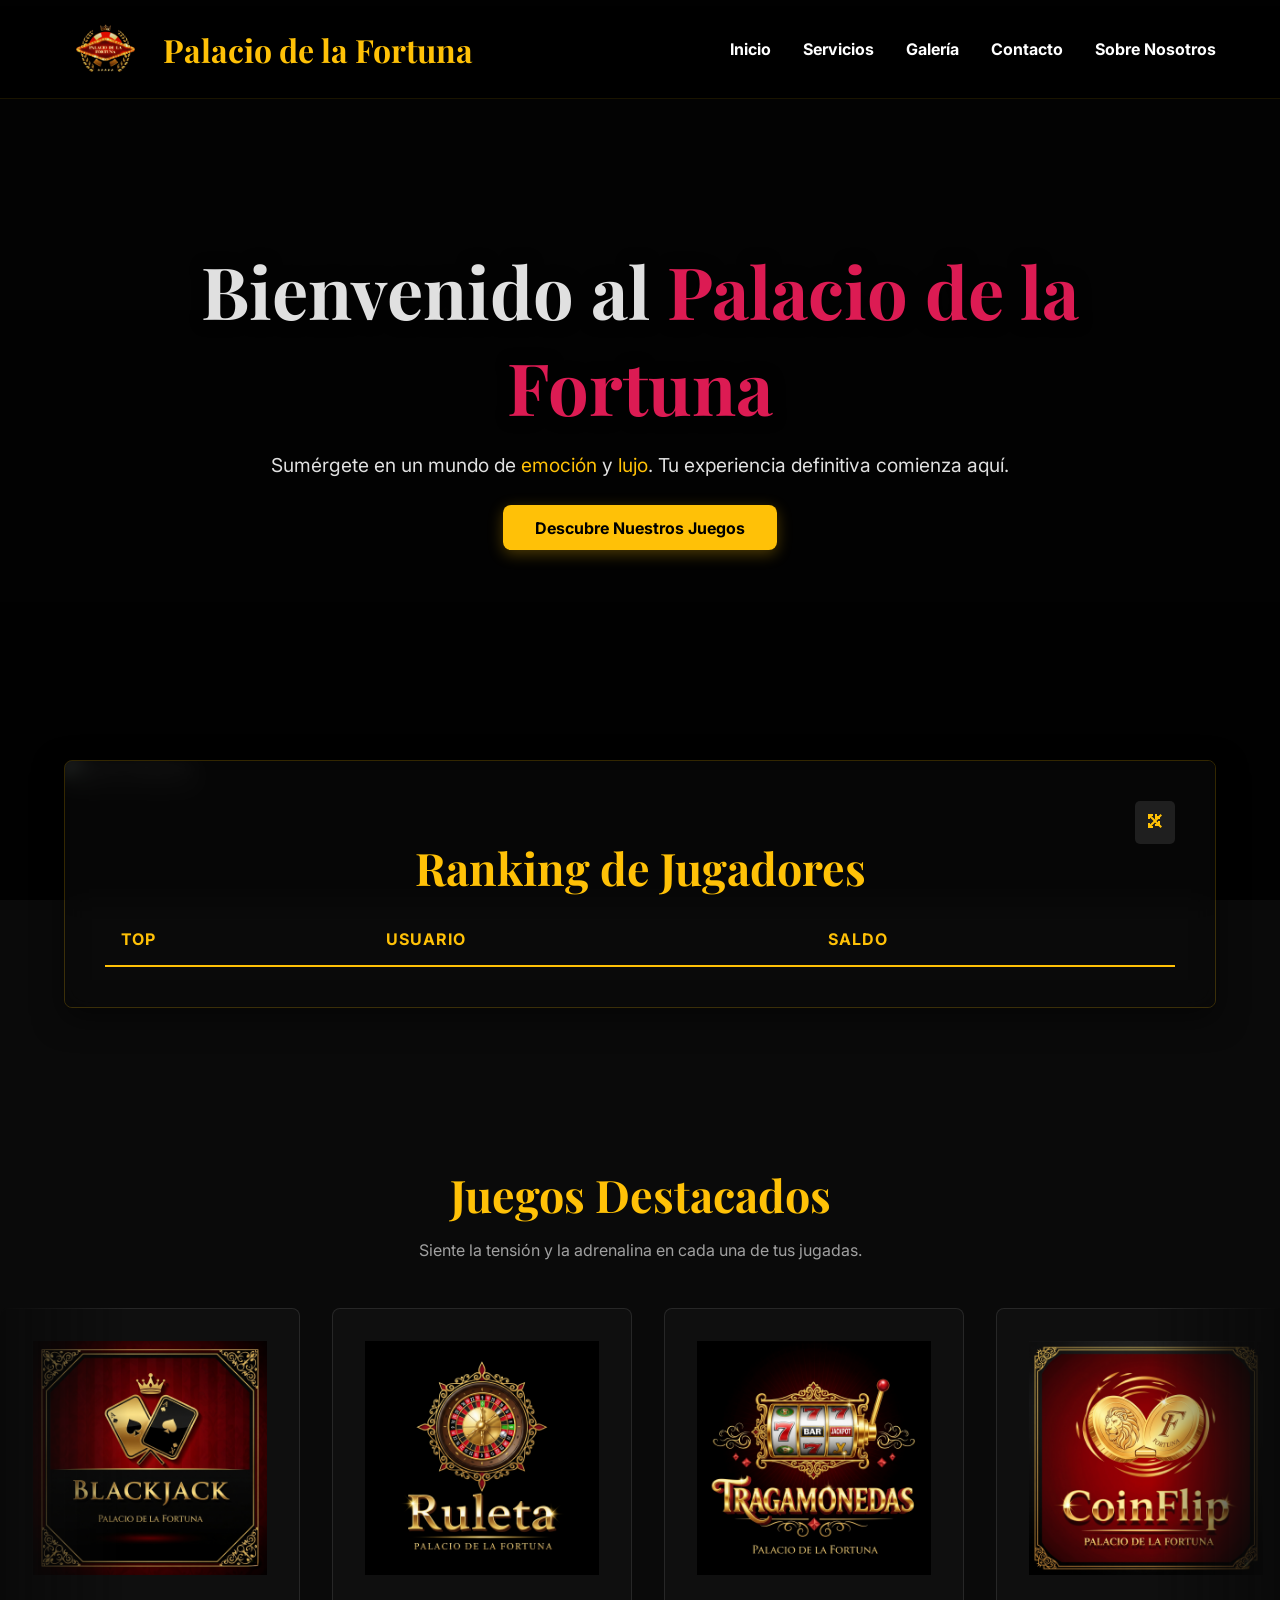
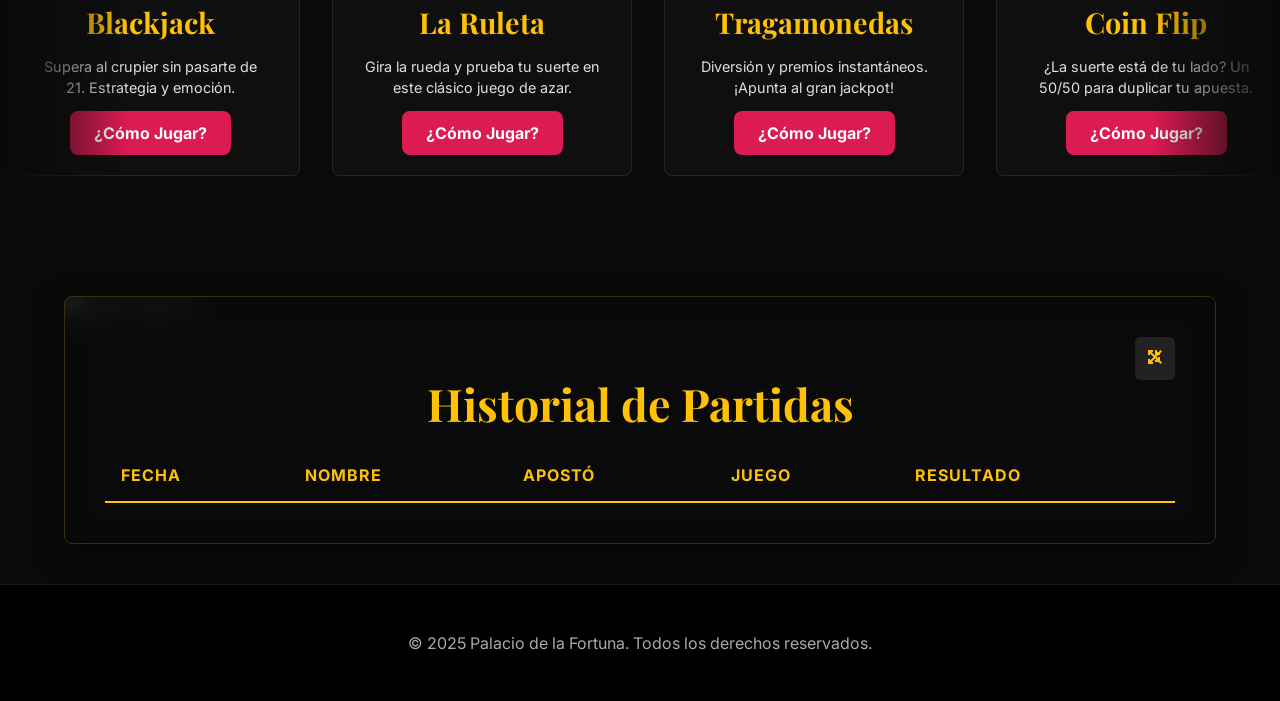
==== commit 1bf6cbec: "se corrige pagina" ====
--- a/index.html
+++ b/index.html
@@ -57,6 +57,34 @@
                 </a>
             </div>
         </section>
+        
+        <section class="ranking-section container">
+            <div id="user-ranking-container" class="ranking-container">
+                <img src="img/fondoranking.PNG" alt="Fondo Ranking" class="ranking-bg-image">
+                <div class="ranking-content">
+                    <h2 class="section-title">Ranking de Jugadores</h2>
+                    <button class="fullscreen-btn" data-target="user-ranking-container" aria-label="Ver en pantalla completa">
+                        <svg xmlns="http://www.w3.org/2000/svg" viewBox="0 0 24 24">
+                            <path class="icon-expand" d="M7 14H5v5h5v-2H7v-3zm-2-4h2V7h3V5H5v5zm12 2h-2v3h-3v2h5v-5zm-3-4V5h-2v5h5V7h-3z"/>
+                            <path class="icon-close" d="M19 6.41L17.59 5 12 10.59 6.41 5 5 6.41 10.59 12 5 17.59 6.41 19 12 13.41 17.59 19 19 17.59 13.41 12z"/>
+                        </svg>
+                    </button>
+                    <div class="table-wrapper">
+                        <table class="ranking-table">
+                            <thead>
+                                <tr>
+                                    <th>Top</th>
+                                    <th>Usuario</th>
+                                    <th>Saldo</th>
+                                </tr>
+                            </thead>
+                            <tbody id="user-ranking-body">
+                            </tbody>
+                        </table>
+                    </div>
+                </div>
+            </div>
+        </section>
 
         <section class="games-section">
             <div class="container">
@@ -65,74 +93,45 @@
             </div>
             <div class="games-carousel">
                 <div class="games-grid">
-                    <div class="game-card">
-                        <img src="img/blackjacklogo.png" alt="Blackjack" class="game-img">
-                        <h3 class="game-title">Blackjack</h3>
-                        <p class="game-description">Supera al crupier sin pasarte de 21. Estrategia y emoción.</p>
-                        <a href="html/servicios.html" class="game-button">Jugar Ahora</a>
-                    </div>
-                    <div class="game-card">
-                        <img src="img/ruletalogo.png" alt="Ruleta" class="game-img">
-                        <h3 class="game-title">La Ruleta</h3>
-                        <p class="game-description">Gira la rueda y prueba tu suerte en este clásico juego de azar.</p>
-                        <a href="html/servicios.html" class="game-button">Jugar Ahora</a>
-                    </div>
-                    <div class="game-card">
-                        <img src="img/jackpotlogo.png" alt="Tragamonedas" class="game-img">
-                        <h3 class="game-title">Tragamonedas</h3>
-                        <p class="game-description">Diversión y premios instantáneos. ¡Apunta al gran jackpot!</p>
-                        <a href="html/servicios.html" class="game-button">Jugar Ahora</a>
-                    </div>
-                    <div class="game-card">
-                        <img src="img/coinfliplogo.png" alt="CoinFlip" class="game-img">
-                        <h3 class="game-title">Coin Flip</h3>
-                        <p class="game-description">¿La suerte está de tu lado? Un 50/50 para duplicar tu apuesta.</p>
-                        <a href="html/servicios.html" class="game-button">Jugar Ahora</a>
-                    </div>
-                    <div class="game-card">
-                        <img src="img/blackjacklogo.png" alt="Blackjack" class="game-img">
-                        <h3 class="game-title">Blackjack</h3>
-                        <p class="game-description">Supera al crupier sin pasarte de 21. Estrategia y emoción.</p>
-                        <a href="html/servicios.html" class="game-button">Jugar Ahora</a>
-                    </div>
-                    <div class="game-card">
-                        <img src="img/ruletalogo.png" alt="Ruleta" class="game-img">
-                        <h3 class="game-title">La Ruleta</h3>
-                        <p class="game-description">Gira la rueda y prueba tu suerte en este clásico juego de azar.</p>
-                        <a href="html/servicios.html" class="game-button">Jugar Ahora</a>
-                    </div>
-                    <div class="game-card">
-                        <img src="img/jackpotlogo.png" alt="Tragamonedas" class="game-img">
-                        <h3 class="game-title">Tragamonedas</h3>
-                        <p class="game-description">Diversión y premios instantáneos. ¡Apunta al gran jackpot!</p>
-                        <a href="html/servicios.html" class="game-button">Jugar Ahora</a>
-                    </div>
-                    <div class="game-card">
-                        <img src="img/coinfliplogo.png" alt="CoinFlip" class="game-img">
-                        <h3 class="game-title">Coin Flip</h3>
-                        <p class="game-description">¿La suerte está de tu lado? Un 50/50 para duplicar tu apuesta.</p>
-                        <a href="html/servicios.html" class="game-button">Jugar Ahora</a>
-                    </div>
+                     <div class="game-card"><img src="img/blackjacklogo.png" alt="Blackjack" class="game-img"><h3 class="game-title">Blackjack</h3><p class="game-description">Supera al crupier sin pasarte de 21. Estrategia y emoción.</p><a href="html/servicios.html" class="game-button">¿Cómo Jugar?</a></div>
+                    <div class="game-card"><img src="img/ruletalogo.png" alt="Ruleta" class="game-img"><h3 class="game-title">La Ruleta</h3><p class="game-description">Gira la rueda y prueba tu suerte en este clásico juego de azar.</p><a href="html/servicios.html" class="game-button">¿Cómo Jugar?</a></div>
+                    <div class="game-card"><img src="img/jackpotlogo.png" alt="Tragamonedas" class="game-img"><h3 class="game-title">Tragamonedas</h3><p class="game-description">Diversión y premios instantáneos. ¡Apunta al gran jackpot!</p><a href="html/servicios.html" class="game-button">¿Cómo Jugar?</a></div>
+                    <div class="game-card"><img src="img/coinfliplogo.png" alt="CoinFlip" class="game-img"><h3 class="game-title">Coin Flip</h3><p class="game-description">¿La suerte está de tu lado? Un 50/50 para duplicar tu apuesta.</p><a href="html/servicios.html" class="game-button">¿Cómo Jugar?</a></div>
+                    <div class="game-card"><img src="img/blackjacklogo.png" alt="Blackjack" class="game-img"><h3 class="game-title">Blackjack</h3><p class="game-description">Supera al crupier sin pasarte de 21. Estrategia y emoción.</p><a href="html/servicios.html" class="game-button">¿Cómo Jugar?</a></div>
+                    <div class="game-card"><img src="img/ruletalogo.png" alt="Ruleta" class="game-img"><h3 class="game-title">La Ruleta</h3><p class="game-description">Gira la rueda y prueba tu suerte en este clásico juego de azar.</p><a href="html/servicios.html" class="game-button">¿Cómo Jugar?</a></div>
+                    <div class="game-card"><img src="img/jackpotlogo.png" alt="Tragamonedas" class="game-img"><h3 class="game-title">Tragamonedas</h3><p class="game-description">Diversión y premios instantáneos. ¡Apunta al gran jackpot!</p><a href="html/servicios.html" class="game-button">¿Cómo Jugar?</a></div>
+                    <div class="game-card"><img src="img/coinfliplogo.png" alt="CoinFlip" class="game-img"><h3 class="game-title">Coin Flip</h3><p class="game-description">¿La suerte está de tu lado? Un 50/50 para duplicar tu apuesta.</p><a href="html/servicios.html" class="game-button">¿Cómo Jugar?</a></div>
                 </div>
             </div>
         </section>
         
         <section class="history-section container">
-            <div class="ranking-container">
-                <h2 class="section-title">📜 Historial de Partidas 📜</h2>
-                <table class="ranking-table">
-                    <thead>
-                        <tr>
-                            <th>Fecha</th>
-                            <th>Nombre</th>
-                            <th>Apostó</th>
-                            <th>Juego</th>
-                            <th>Resultado</th>
-                        </tr>
-                    </thead>
-                    <tbody id="ranking-body">
-                    </tbody>
-                </table>
+            <div id="history-container" class="ranking-container">
+                <img src="img/fondoranking.PNG" alt="Fondo Historial" class="ranking-bg-image">
+                <div class="ranking-content">
+                    <h2 class="section-title">Historial de Partidas</h2>
+                    <button class="fullscreen-btn" data-target="history-container" aria-label="Ver en pantalla completa">
+                        <svg xmlns="http://www.w3.org/2000/svg" viewBox="0 0 24 24">
+                            <path class="icon-expand" d="M7 14H5v5h5v-2H7v-3zm-2-4h2V7h3V5H5v5zm12 2h-2v3h-3v2h5v-5zm-3-4V5h-2v5h5V7h-3z"/>
+                            <path class="icon-close" d="M19 6.41L17.59 5 12 10.59 6.41 5 5 6.41 10.59 12 5 17.59 6.41 19 12 13.41 17.59 19 19 17.59 13.41 12z"/>
+                        </svg>
+                    </button>
+                    <div class="table-wrapper">
+                        <table class="ranking-table">
+                            <thead>
+                                <tr>
+                                    <th>Fecha</th>
+                                    <th>Nombre</th>
+                                    <th>Apostó</th>
+                                    <th>Juego</th>
+                                    <th>Resultado</th>
+                                </tr>
+                            </thead>
+                            <tbody id="ranking-body">
+                            </tbody>
+                        </table>
+                    </div>
+                </div>
             </div>
         </section>
 
--- a/css/index.css
+++ b/css/index.css
@@ -1,4 +1,7 @@
-/* === VARIABLES Y ESTILOS GLOBALES === */
+a, button {
+    -webkit-tap-highlight-color: transparent;
+    outline: none;
+}
 :root {
     --color-gold: #FFC107;
     --color-gold-rich: #FFD700;
@@ -11,11 +14,9 @@
     --shadow-light: 0 0 15px rgba(255, 193, 7, 0.1);
     --shadow-strong: 0 4px 20px rgba(0, 0, 0, 0.5);
 }
-
 *, *::before, *::after {
     box-sizing: border-box;
 }
-
 body {
     font-family: var(--font-primary);
     margin: 0;
@@ -25,14 +26,11 @@
     scroll-behavior: smooth;
     overflow-x: hidden;
 }
-
 .container {
     width: 90%;
     max-width: 1200px;
     margin: 0 auto;
 }
-
-/* === FONDO DE VIDEO === */
 .background-video-container {
     position: fixed;
     top: 0;
@@ -42,13 +40,11 @@
     z-index: -1;
     overflow: hidden;
 }
-
 .background-video {
     width: 100%;
     height: 100%;
     object-fit: cover;
 }
-
 .background-overlay {
     position: absolute;
     top: 0;
@@ -57,46 +53,38 @@
     height: 100%;
     background: linear-gradient(to top, rgba(0,0,0,0.9), rgba(0,0,0,0.6));
 }
-
-/* === HEADER Y NAVEGACIÓN === */
 .header {
-    background-color: rgba(10, 10, 10, 0.7);
-    backdrop-filter: blur(8px);
+    background-color: rgba(0, 0, 0, 0.7);
     position: fixed;
     top: 0;
     left: 0;
     width: 100%;
     z-index: 1000;
-    transition: transform 0.3s ease-in-out;
-    padding: 1rem 0;
+    transition: all 0.3s ease-in-out;
+    padding: 1.5rem 0;
     border-bottom: 1px solid rgba(255, 193, 7, 0.1);
 }
-
-.header.scrolled { transform: translateY(-100%); }
-.header.scrolled.up { transform: translateY(0); }
-
 .header-content {
     display: flex;
     justify-content: space-between;
     align-items: center;
 }
-
 .logo-container {
     display: flex;
     align-items: center;
-    gap: 0.75rem;
+    gap: 1rem;
     text-decoration: none;
-    color: inherit;
-}
-
-.logo-img { height: 40px; }
+}
+.logo-img {
+    height: 50px;
+}
 .site-title {
-    font-family: var(--font-secondary);
-    font-size: 1.4rem;
-    color: var(--color-gold);
+    font-family: 'Playfair Display', serif;
+    font-size: 2rem;
+    color: #FFC107;
     margin: 0;
-}
-
+    text-shadow: 1px 1px 3px rgba(0, 0, 0, 0.5);
+}
 .main-nav ul {
     list-style: none;
     margin: 0;
@@ -104,18 +92,18 @@
     display: flex;
     gap: 2rem;
 }
-
 .main-nav a {
     text-decoration: none;
     color: #fff;
     font-weight: 700;
     transition: color 0.3s;
 }
-
-.main-nav a:hover { color: var(--color-gold); }
-.hamburger { display: none; }
-
-/* === TÍTULOS Y BOTONES GLOBALES === */
+.main-nav a:hover {
+    color: #FFC107;
+}
+.hamburger {
+    display: none;
+}
 .section-title {
     font-family: var(--font-secondary);
     font-size: 2.8rem;
@@ -123,7 +111,6 @@
     margin-bottom: 1rem;
     color: var(--color-gold);
 }
-
 .section-subtitle {
     text-align: center;
     margin-bottom: 3rem;
@@ -132,7 +119,6 @@
     margin-left: auto;
     margin-right: auto;
 }
-
 .cta-button {
     background-color: var(--color-gold);
     color: #000;
@@ -143,14 +129,11 @@
     transition: all 0.3s ease;
     box-shadow: 0 4px 15px rgba(255, 193, 7, 0.3);
 }
-
 .cta-button:hover {
     background-color: #fff;
     box-shadow: 0 6px 20px rgba(255, 193, 7, 0.5);
     transform: translateY(-3px);
 }
-
-/* === HERO SECTION === */
 .hero-section {
     min-height: 80vh;
     display: flex;
@@ -158,48 +141,39 @@
     justify-content: center;
     text-align: center;
 }
-
 .hero-title {
     font-family: var(--font-secondary);
     font-size: 4.5rem;
     margin-bottom: 1rem;
     text-shadow: 0 0 15px rgba(0,0,0,0.8);
 }
-
 .hero-description {
     font-size: 1.2rem;
     margin-bottom: 2.5rem;
 }
-
 .text-accent-red { color: var(--color-red); }
 .text-accent-gold { color: var(--color-gold); }
-
-/* === GAMES SECTION (CAROUSEL) === */
 .games-section { padding: 80px 0; }
 .games-carousel {
     overflow: hidden;
     -webkit-mask-image: linear-gradient(to right, transparent, black 10%, black 90%, transparent);
     mask-image: linear-gradient(to right, transparent, black 10%, black 90%, transparent);
 }
-
 @keyframes scroll {
     from { transform: translateX(0); }
     to { transform: translateX(-50%); }
 }
-
 .games-grid {
     display: flex;
     width: calc((300px + 2rem) * 8); 
-    animation: scroll 40s linear infinite;
+    animation: scroll 30s linear infinite;
     gap: 2rem;
 }
-
 .games-carousel:hover .games-grid {
     animation-play-state: paused;
 }
-
 .game-card {
-    background: rgba(20, 20, 20, 0.3);
+    background: rgba(20, 20, 20, 0.5);
     backdrop-filter: blur(5px);
     border: 1px solid rgba(255, 255, 255, 0.1);
     border-radius: var(--border-radius);
@@ -209,13 +183,11 @@
     width: 300px; 
     flex-shrink: 0; 
 }
-
 .game-card:hover {
     transform: translateY(-10px);
     box-shadow: 0 10px 25px rgba(0, 0, 0, 0.7);
-    background: rgba(30, 30, 30, 0.5);
-}
-
+    background: rgba(30, 30, 30, 0.7);
+}
 .game-img { width: 100%; height: auto; margin-bottom: 1rem; }
 .game-title {
     font-family: var(--font-secondary);
@@ -234,23 +206,58 @@
     transition: background-color 0.3s ease;
 }
 .game-button:hover { background-color: #990000; }
-
-/* === HISTORY SECTION (TABLE) === */
-.history-section { padding-bottom: 80px; }
+.ranking-section, .history-section {
+    padding: 40px 0;
+}
 .ranking-container {
-    background: rgba(10, 10, 10, 0.75);
-    backdrop-filter: blur(5px);
     border-radius: var(--border-radius);
+    position: relative;
+    overflow: hidden;
+    border: 1px solid rgba(255, 193, 7, 0.2);
+    box-shadow: 0 10px 30px rgba(0,0,0,0.5), inset 0 0 20px rgba(0,0,0,0.5);
+}
+.ranking-bg-image {
+    position: absolute;
+    top: 0;
+    left: 0;
+    width: 100%;
+    height: 100%;
+    object-fit: cover;
+    z-index: 0;
+    filter: blur(8px) brightness(0.6);
+}
+.ranking-content {
+    position: relative;
+    z-index: 1;
+    background: rgba(10, 10, 10, 0.6);
+    backdrop-filter: blur(12px);
+    -webkit-backdrop-filter: blur(12px);
     padding: 2.5rem;
-    box-shadow: var(--shadow-light);
-    border: 1px solid rgba(255, 193, 7, 0.2);
-}
-
+}
+.fullscreen-btn {
+    position: absolute;
+    top: 2.5rem;
+    right: 2.5rem;
+    z-index: 2;
+    background: rgba(255,255,255,0.1);
+    border: none;
+    border-radius: 5px;
+    cursor: pointer;
+    padding: 8px;
+    transition: background 0.3s;
+}
+.fullscreen-btn:hover {
+    background: rgba(255,255,255,0.2);
+}
+.fullscreen-btn svg {
+    width: 24px;
+    height: 24px;
+    fill: var(--color-gold);
+}
 .ranking-table {
     width: 100%;
     border-collapse: collapse;
 }
-
 .ranking-table thead th {
     color: var(--color-gold);
     padding: 1rem;
@@ -260,24 +267,46 @@
     text-transform: uppercase;
     letter-spacing: 1px;
 }
-
 .ranking-table tbody td {
-    padding: 1rem;
+    padding: 1.2rem 1rem;
     border-bottom: 1px solid rgba(255, 193, 7, 0.1);
-}
-
+    font-size: 1.1rem;
+    vertical-align: middle;
+}
 .ranking-table tbody tr:last-child td { border-bottom: none; }
 .ranking-table tbody tr { transition: background-color 0.2s ease-out; }
-.ranking-table tbody tr:hover { background-color: rgba(255, 193, 7, 0.05); }
-
+.ranking-table tbody tr:hover {
+    background-color: rgba(255, 193, 7, 0.1);
+}
 .ranking-table td:nth-child(2) { font-weight: bold; }
 .ranking-table td:nth-child(3) { color: var(--color-gold-rich); font-weight: bold; }
-
+.rank-1 td:first-child::before {
+    content: '👑';
+    margin-right: 0.5em;
+    font-size: 1.2em;
+    display: inline-block;
+    vertical-align: middle;
+}
+.rank-1 { border-left: 4px solid #FFD700; background-color: rgba(255, 215, 0, 0.05); }
+.rank-2 { border-left: 4px solid #C0C0C0; background-color: rgba(192, 192, 192, 0.05); }
+.rank-3 { border-left: 4px solid #CD7F32; background-color: rgba(205, 127, 50, 0.05); }
 .resultado-ganaste { color: #28a745; font-weight: bold; }
 .resultado-perdiste { color: var(--color-red); font-weight: bold; }
 .resultado-empate { color: #888; font-weight: bold; }
-
-/* === FOOTER === */
+.ranking-container:fullscreen {
+    background: var(--color-dark);
+    padding: 2rem;
+    overflow-y: auto;
+}
+.ranking-container:fullscreen .ranking-content {
+    background: transparent;
+    backdrop-filter: none;
+    -webkit-backdrop-filter: none;
+}
+.ranking-container:fullscreen .ranking-table td,
+.ranking-container:fullscreen .ranking-table th {
+    font-size: 1.5rem;
+}
 .footer {
     background-color: #000;
     color: #aaa;
@@ -285,56 +314,47 @@
     padding: 2rem 0;
     border-top: 1px solid rgba(255, 255, 255, 0.1);
 }
-
-/* === DISEÑO RESPONSIVE PROFESIONAL === */
 @media (max-width: 768px) {
-    .section-title { font-size: 2rem; }
-    .hero-title { font-size: 2.8rem; }
-    .hero-description { font-size: 1rem; }
-
-    /* --- Menú Hamburguesa --- */
+    .container {
+        width: 100%;
+        padding: 0 1.5rem;
+    }
     .main-nav {
+        display: none;
+        flex-direction: column;
         position: fixed;
         top: 0;
         right: 0;
         width: 100%;
-        height: 100%;
-        background-color: rgba(0, 0, 0, 0.9);
+        height: 100vh;
+        background-color: rgba(0, 0, 0, 0.95);
         backdrop-filter: blur(10px);
-        flex-direction: column;
+        -webkit-backdrop-filter: blur(10px);
         justify-content: center;
         align-items: center;
         transform: translateX(100%);
         transition: transform 0.4s cubic-bezier(0.23, 1, 0.32, 1);
-        z-index: 1000;
-    }
-    .main-nav.active { transform: translateX(0); }
-    .main-nav ul { flex-direction: column; gap: 1.5rem; text-align: center; }
+        z-index: 1001;
+    }
+    .main-nav.active {
+        display: flex;
+        transform: translateX(0);
+    }
+    .main-nav ul { flex-direction: column; gap: 1.5rem; padding: 0;}
     .main-nav a { font-size: 1.8rem; }
-
     .hamburger {
         display: block;
         position: relative;
         width: 40px;
         height: 40px;
-        padding: 0;
         border: none;
         background: transparent;
-        z-index: 1001;
-    }
-    .hamburger-box {
-        position: absolute;
-        width: 40px;
-        height: 24px;
-        top: 8px;
-    }
+        z-index: 1002;
+    }
+    .hamburger-box { position: absolute; width: 40px; height: 24px; top: 8px; }
     .hamburger-inner, .hamburger-inner::before, .hamburger-inner::after {
-        width: 40px;
-        height: 4px;
-        background-color: var(--color-gold);
-        border-radius: 4px;
-        position: absolute;
-        transition: transform .25s ease-in-out, background-color .25s ease-in-out;
+        width: 40px; height: 4px; background-color: var(--color-gold); border-radius: 4px;
+        position: absolute; transition: all .25s ease-in-out;
     }
     .hamburger-inner { top: 50%; transform: translateY(-50%); }
     .hamburger-inner::before, .hamburger-inner::after { content: ''; display: block; }
@@ -343,35 +363,20 @@
     .hamburger.is-active .hamburger-inner { transform: rotate(45deg); background-color: #fff; }
     .hamburger.is-active .hamburger-inner::before { transform: rotate(-90deg) translate(-10px, 0px); background-color: #fff;}
     .hamburger.is-active .hamburger-inner::after { opacity: 0; }
-
-    /* --- Carrusel a Lista Vertical --- */
+    .section-title { font-size: 2rem; }
+    .hero-title { font-size: 2.8rem; }
+    .hero-description { font-size: 1rem; }
     .games-carousel { -webkit-mask-image: none; mask-image: none; }
     .games-grid { flex-direction: column; align-items: center; gap: 1.5rem; animation: none; width: 100%; }
     .game-card { width: 100%; }
-
-    /* --- Tabla Responsive a Tarjetas --- */
-    .ranking-table thead { display: none; }
-    .ranking-table tr {
-        display: block;
-        margin-bottom: 1rem;
-        border: 1px solid rgba(255, 193, 7, 0.1);
-        border-radius: var(--border-radius);
-        padding: 1rem;
-        background-color: var(--color-surface);
-    }
-    .ranking-table td {
-        display: flex;
-        justify-content: space-between;
-        padding: 0.75rem 0;
-        border-bottom: 1px solid rgba(255, 193, 7, 0.05);
-        text-align: right;
-    }
-    .ranking-table tr td:last-child { border-bottom: none; }
-    .ranking-table td::before {
-        content: attr(data-label);
-        font-weight: bold;
-        color: var(--color-gold);
-        text-align: left;
-        margin-right: 1rem;
+    .ranking-content { padding: 1.5rem; }
+    .fullscreen-btn { top: 1.5rem; right: 1.5rem; }
+    .table-wrapper {
+        overflow-x: auto;
+        -webkit-overflow-scrolling: touch;
+    }
+    .ranking-table {
+        min-width: 600px;
+        width: 100%;
     }
 }
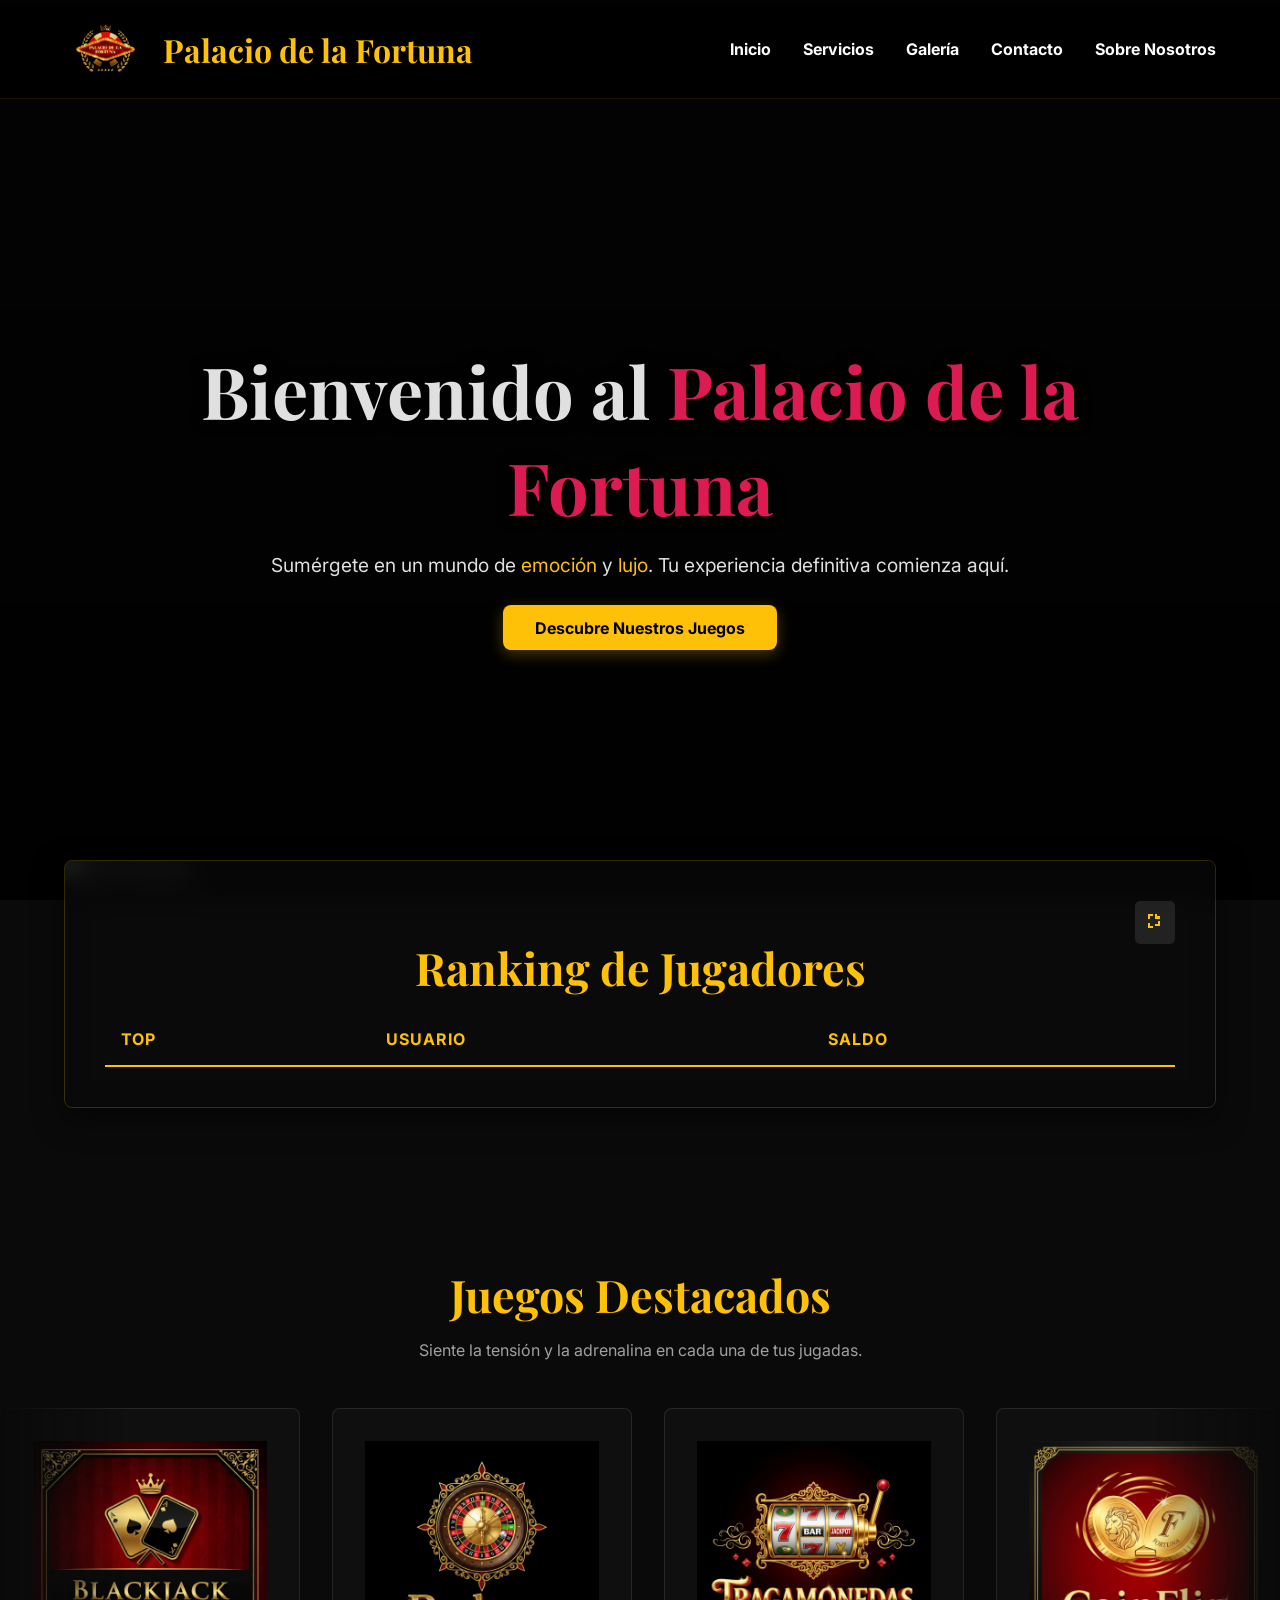
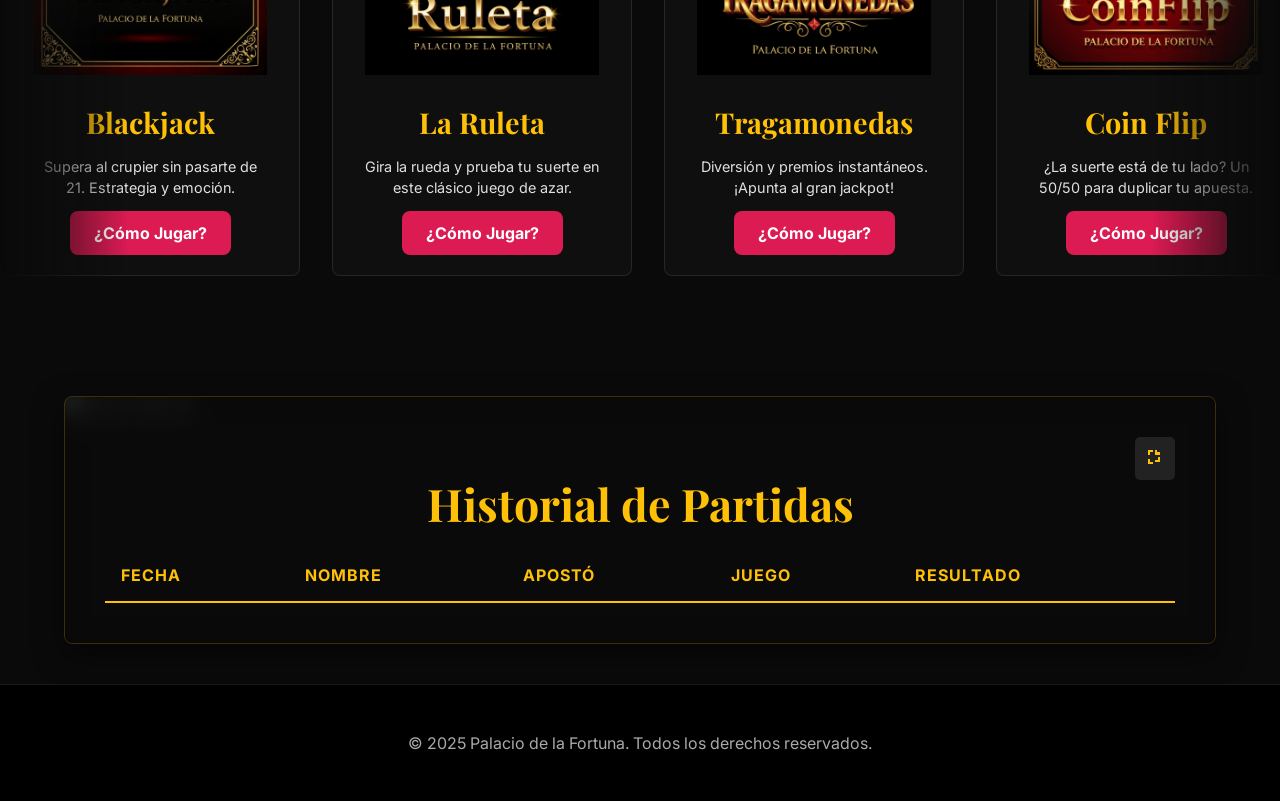
==== commit 269b0ac2: "Se sube pagina del Casino TERMINADO y funcional" ====
--- a/index.html
+++ b/index.html
@@ -8,18 +8,16 @@
     <link rel="preconnect" href="https://fonts.googleapis.com">
     <link rel="preconnect" href="https://fonts.gstatic.com" crossorigin>
     <link href="https://fonts.googleapis.com/css2?family=Inter:wght@400;700&family=Playfair+Display:wght@700&display=swap" rel="stylesheet">
+    <link rel="stylesheet" href="css/global.css">
     <link rel="stylesheet" href="css/index.css">
 </head>
 <body>
-
     <div class="background-video-container">
-        <video autoplay loop muted playsinline class="background-video">
+        <video autoplay loop muted playsinline class="background-video" disablepictureinpicture>
             <source src="img/fondo.mp4" type="video/mp4">
-            Tu navegador no soporta el elemento de video.
         </video>
         <div class="background-overlay"></div>
     </div>
-
     <header class="header">
         <div class="container header-content">
             <a href="index.html" class="logo-container">
@@ -42,7 +40,6 @@
             </button>
         </div>
     </header>
-
     <main class="main-content">
         <section class="hero-section">
             <div class="container">
@@ -57,7 +54,6 @@
                 </a>
             </div>
         </section>
-        
         <section class="ranking-section container">
             <div id="user-ranking-container" class="ranking-container">
                 <img src="img/fondoranking.PNG" alt="Fondo Ranking" class="ranking-bg-image">
@@ -65,27 +61,23 @@
                     <h2 class="section-title">Ranking de Jugadores</h2>
                     <button class="fullscreen-btn" data-target="user-ranking-container" aria-label="Ver en pantalla completa">
                         <svg xmlns="http://www.w3.org/2000/svg" viewBox="0 0 24 24">
-                            <path class="icon-expand" d="M7 14H5v5h5v-2H7v-3zm-2-4h2V7h3V5H5v5zm12 2h-2v3h-3v2h5v-5zm-3-4V5h-2v5h5V7h-3z"/>
-                            <path class="icon-close" d="M19 6.41L17.59 5 12 10.59 6.41 5 5 6.41 10.59 12 5 17.59 6.41 19 12 13.41 17.59 19 19 17.59 13.41 12z"/>
+                            <path d="M7 14H5v5h5v-2H7v-3zm-2-4h2V7h3V5H5v5zm12 2h-2v3h-3v2h5v-5zm-3-4V5h-2v5h5V7h-3z"/>
                         </svg>
                     </button>
-                    <div class="table-wrapper">
-                        <table class="ranking-table">
-                            <thead>
-                                <tr>
-                                    <th>Top</th>
-                                    <th>Usuario</th>
-                                    <th>Saldo</th>
-                                </tr>
-                            </thead>
-                            <tbody id="user-ranking-body">
-                            </tbody>
-                        </table>
-                    </div>
+                    <table class="ranking-table">
+                        <thead>
+                            <tr>
+                                <th>Top</th>
+                                <th>Usuario</th>
+                                <th>Saldo</th>
+                            </tr>
+                        </thead>
+                        <tbody id="user-ranking-body">
+                        </tbody>
+                    </table>
                 </div>
             </div>
         </section>
-
         <section class="games-section">
             <div class="container">
                 <h2 class="section-title">Juegos Destacados</h2>
@@ -104,7 +96,6 @@
                 </div>
             </div>
         </section>
-        
         <section class="history-section container">
             <div id="history-container" class="ranking-container">
                 <img src="img/fondoranking.PNG" alt="Fondo Historial" class="ranking-bg-image">
@@ -112,35 +103,32 @@
                     <h2 class="section-title">Historial de Partidas</h2>
                     <button class="fullscreen-btn" data-target="history-container" aria-label="Ver en pantalla completa">
                         <svg xmlns="http://www.w3.org/2000/svg" viewBox="0 0 24 24">
-                            <path class="icon-expand" d="M7 14H5v5h5v-2H7v-3zm-2-4h2V7h3V5H5v5zm12 2h-2v3h-3v2h5v-5zm-3-4V5h-2v5h5V7h-3z"/>
-                            <path class="icon-close" d="M19 6.41L17.59 5 12 10.59 6.41 5 5 6.41 10.59 12 5 17.59 6.41 19 12 13.41 17.59 19 19 17.59 13.41 12z"/>
+                           <path d="M7 14H5v5h5v-2H7v-3zm-2-4h2V7h3V5H5v5zm12 2h-2v3h-3v2h5v-5zm-3-4V5h-2v5h5V7h-3z"/>
                         </svg>
                     </button>
-                    <div class="table-wrapper">
-                        <table class="ranking-table">
-                            <thead>
-                                <tr>
-                                    <th>Fecha</th>
-                                    <th>Nombre</th>
-                                    <th>Apostó</th>
-                                    <th>Juego</th>
-                                    <th>Resultado</th>
-                                </tr>
-                            </thead>
-                            <tbody id="ranking-body">
-                            </tbody>
-                        </table>
-                    </div>
+                    <table class="ranking-table">
+                        <thead>
+                            <tr>
+                                <th>Fecha</th>
+                                <th>Nombre</th>
+                                <th>Apostó</th>
+                                <th>Juego</th>
+                                <th>Resultado</th>
+                            </tr>
+                        </thead>
+                        <tbody id="ranking-body">
+                        </tbody>
+                    </table>
                 </div>
             </div>
         </section>
-
     </main>
     <footer class="footer">
         <div class="container">
-            <p>&copy; 2025 Palacio de la Fortuna. Todos los derechos reservados.</p>
+            <p>© 2025 Palacio de la Fortuna. Todos los derechos reservados.</p>
         </div>
     </footer>
+    <script src="js/global.js"></script>
     <script src="js/index.js"></script>
 </body>
 </html>
--- a/css/global.css
+++ b/css/global.css
@@ -0,0 +1,229 @@
+a, button {
+    -webkit-tap-highlight-color: transparent;
+    outline: none;
+}
+:root {
+    --color-gold: #FFC107;
+    --color-gold-rich: #FFD700;
+    --color-red: #DC1B53;
+    --color-dark: #0a0a0a;
+    --color-surface: #121212;
+    --font-primary: 'Inter', sans-serif;
+    --font-secondary: 'Playfair Display', serif;
+    --border-radius: 8px;
+    --shadow-light: 0 0 15px rgba(255, 193, 7, 0.1);
+    --shadow-strong: 0 4px 20px rgba(0, 0, 0, 0.5);
+}
+*, *::before, *::after {
+    box-sizing: border-box;
+}
+body {
+    font-family: var(--font-primary);
+    margin: 0;
+    padding: 0;
+    color: #e0e0e0;
+    background-color: var(--color-dark);
+    scroll-behavior: smooth;
+    overflow-x: hidden;
+}
+body.menu-open {
+    overflow: hidden;
+}
+.container {
+    width: 90%;
+    max-width: 1200px;
+    margin: 0 auto;
+}
+.background-video-container {
+    position: fixed;
+    top: 0;
+    left: 0;
+    width: 100%;
+    height: 100%;
+    z-index: -1;
+    overflow: hidden;
+}
+.background-video {
+    width: 100%;
+    height: 100%;
+    object-fit: cover;
+}
+.background-overlay {
+    position: absolute;
+    top: 0;
+    left: 0;
+    width: 100%;
+    height: 100%;
+    background: linear-gradient(to top, rgba(0,0,0,0.9), rgba(0,0,0,0.6));
+}
+.header {
+    background-color: rgba(0, 0, 0, 0.7);
+    position: fixed;
+    top: 0;
+    left: 0;
+    width: 100%;
+    z-index: 1000;
+    transition: transform 0.3s ease-in-out, padding 0.3s ease-in-out, background-color 0.3s ease-in-out;
+    padding: 1.5rem 0;
+    border-bottom: 1px solid rgba(255, 193, 7, 0.1);
+}
+.header.hidden {
+    transform: translateY(-100%);
+}
+.header-content {
+    display: flex;
+    justify-content: space-between;
+    align-items: center;
+}
+.logo-container {
+    display: flex;
+    align-items: center;
+    gap: 1rem;
+    text-decoration: none;
+}
+.logo-img {
+    height: 50px;
+}
+.site-title {
+    font-family: var(--font-secondary);
+    font-size: 2rem;
+    color: var(--color-gold);
+    margin: 0;
+    text-shadow: 1px 1px 3px rgba(0, 0, 0, 0.5);
+}
+.main-nav ul {
+    list-style: none;
+    margin: 0;
+    padding: 0;
+    display: flex;
+    gap: 2rem;
+}
+.main-nav a {
+    text-decoration: none;
+    color: #fff;
+    font-weight: 700;
+    transition: color 0.3s;
+}
+.main-nav a:hover {
+    color: var(--color-gold);
+}
+.hamburger {
+    display: none;
+}
+.footer {
+    background-color: #000;
+    color: #aaa;
+    text-align: center;
+    padding: 2rem 0;
+    border-top: 1px solid rgba(255, 255, 255, 0.1);
+}
+.back-button {
+    display: inline-block;
+    background-color: var(--color-red);
+    color: #fff;
+    padding: 0.75rem 1.5rem;
+    border: none;
+    border-radius: var(--border-radius);
+    font-weight: 700;
+    cursor: pointer;
+    transition: all 0.3s ease;
+    box-shadow: 0 4px 15px rgba(220, 27, 83, 0.4);
+    font-family: var(--font-primary);
+    font-size: 1rem;
+    margin-bottom: 2rem;
+    float: left;
+}
+.back-button:hover {
+    background-color: #a81541;
+    transform: translateY(-2px);
+}
+@media (max-width: 768px) {
+    .container {
+        width: 100%;
+        padding: 0 1.5rem;
+    }
+    .main-nav {
+        display: flex;
+        flex-direction: column;
+        position: fixed;
+        top: 0;
+        right: 0;
+        width: 100%;
+        height: 100%;
+        background-color: rgba(0, 0, 0, 0.95);
+        backdrop-filter: blur(10px);
+        -webkit-backdrop-filter: blur(10px);
+        justify-content: center;
+        align-items: center;
+        transform: translateX(100%);
+        visibility: hidden;
+        transition: transform 0.4s cubic-bezier(0.23, 1, 0.32, 1), visibility 0.4s;
+        z-index: 1001;
+    }
+    .main-nav.active {
+        transform: translateX(0);
+        visibility: visible;
+    }
+    .main-nav ul {
+        width: 100%;
+        flex-direction: column;
+        gap: 1.5rem;
+        padding: 0;
+        text-align: center;
+    }
+    .main-nav a {
+        font-size: 1.8rem;
+    }
+    .hamburger {
+        display: block;
+        position: relative;
+        width: 40px;
+        height: 40px;
+        border: none;
+        background: transparent;
+        z-index: 1002;
+    }
+    .hamburger-box {
+        position: absolute;
+        width: 32px;
+        height: 24px;
+        top: 8px;
+        left: 4px;
+    }
+    .hamburger-inner, .hamburger-inner::before, .hamburger-inner::after {
+        width: 32px;
+        height: 4px;
+        background-color: var(--color-gold);
+        border-radius: 4px;
+        position: absolute;
+        transition: all .25s ease-in-out;
+    }
+    .hamburger-inner {
+        top: 50%;
+        transform: translateY(-50%);
+    }
+    .hamburger-inner::before, .hamburger-inner::after {
+        content: '';
+        display: block;
+    }
+    .hamburger-inner::before {
+        top: -10px;
+    }
+    .hamburger-inner::after {
+        bottom: -10px;
+    }
+    .hamburger.is-active .hamburger-inner {
+        transform: rotate(45deg);
+        background-color: #fff;
+    }
+    .hamburger.is-active .hamburger-inner::before {
+        transform: rotate(-90deg) translate(-10px, 0px);
+        background-color: #fff;
+    }
+    .hamburger.is-active .hamburger-inner::after {
+        opacity: 0;
+    }
+    .site-title {
+        font-size: 1.25rem;
+    }
+}
--- a/css/index.css
+++ b/css/index.css
@@ -1,108 +1,5 @@
-a, button {
-    -webkit-tap-highlight-color: transparent;
-    outline: none;
-}
-:root {
-    --color-gold: #FFC107;
-    --color-gold-rich: #FFD700;
-    --color-red: #DC1B53;
-    --color-dark: #0a0a0a;
-    --color-surface: #121212;
-    --font-primary: 'Inter', sans-serif;
-    --font-secondary: 'Playfair Display', serif;
-    --border-radius: 8px;
-    --shadow-light: 0 0 15px rgba(255, 193, 7, 0.1);
-    --shadow-strong: 0 4px 20px rgba(0, 0, 0, 0.5);
-}
-*, *::before, *::after {
-    box-sizing: border-box;
-}
-body {
-    font-family: var(--font-primary);
-    margin: 0;
-    padding: 0;
-    color: #e0e0e0;
-    background-color: var(--color-dark);
-    scroll-behavior: smooth;
-    overflow-x: hidden;
-}
-.container {
-    width: 90%;
-    max-width: 1200px;
-    margin: 0 auto;
-}
-.background-video-container {
-    position: fixed;
-    top: 0;
-    left: 0;
-    width: 100%;
-    height: 100%;
-    z-index: -1;
-    overflow: hidden;
-}
-.background-video {
-    width: 100%;
-    height: 100%;
-    object-fit: cover;
-}
-.background-overlay {
-    position: absolute;
-    top: 0;
-    left: 0;
-    width: 100%;
-    height: 100%;
-    background: linear-gradient(to top, rgba(0,0,0,0.9), rgba(0,0,0,0.6));
-}
-.header {
-    background-color: rgba(0, 0, 0, 0.7);
-    position: fixed;
-    top: 0;
-    left: 0;
-    width: 100%;
-    z-index: 1000;
-    transition: all 0.3s ease-in-out;
-    padding: 1.5rem 0;
-    border-bottom: 1px solid rgba(255, 193, 7, 0.1);
-}
-.header-content {
-    display: flex;
-    justify-content: space-between;
-    align-items: center;
-}
-.logo-container {
-    display: flex;
-    align-items: center;
-    gap: 1rem;
-    text-decoration: none;
-}
-.logo-img {
-    height: 50px;
-}
-.site-title {
-    font-family: 'Playfair Display', serif;
-    font-size: 2rem;
-    color: #FFC107;
-    margin: 0;
-    text-shadow: 1px 1px 3px rgba(0, 0, 0, 0.5);
-}
-.main-nav ul {
-    list-style: none;
-    margin: 0;
-    padding: 0;
-    display: flex;
-    gap: 2rem;
-}
-.main-nav a {
-    text-decoration: none;
-    color: #fff;
-    font-weight: 700;
-    transition: color 0.3s;
-}
-.main-nav a:hover {
-    color: #FFC107;
-}
-.hamburger {
-    display: none;
+.main-content {
+    padding-top: 100px;
 }
 .section-title {
     font-family: var(--font-secondary);
@@ -307,76 +204,52 @@
 .ranking-container:fullscreen .ranking-table th {
     font-size: 1.5rem;
 }
-.footer {
-    background-color: #000;
-    color: #aaa;
-    text-align: center;
-    padding: 2rem 0;
-    border-top: 1px solid rgba(255, 255, 255, 0.1);
-}
 @media (max-width: 768px) {
-    .container {
-        width: 100%;
-        padding: 0 1.5rem;
-    }
-    .main-nav {
-        display: none;
-        flex-direction: column;
-        position: fixed;
-        top: 0;
-        right: 0;
-        width: 100%;
-        height: 100vh;
-        background-color: rgba(0, 0, 0, 0.95);
-        backdrop-filter: blur(10px);
-        -webkit-backdrop-filter: blur(10px);
-        justify-content: center;
-        align-items: center;
-        transform: translateX(100%);
-        transition: transform 0.4s cubic-bezier(0.23, 1, 0.32, 1);
-        z-index: 1001;
-    }
-    .main-nav.active {
-        display: flex;
-        transform: translateX(0);
-    }
-    .main-nav ul { flex-direction: column; gap: 1.5rem; padding: 0;}
-    .main-nav a { font-size: 1.8rem; }
-    .hamburger {
-        display: block;
-        position: relative;
-        width: 40px;
-        height: 40px;
-        border: none;
-        background: transparent;
-        z-index: 1002;
-    }
-    .hamburger-box { position: absolute; width: 40px; height: 24px; top: 8px; }
-    .hamburger-inner, .hamburger-inner::before, .hamburger-inner::after {
-        width: 40px; height: 4px; background-color: var(--color-gold); border-radius: 4px;
-        position: absolute; transition: all .25s ease-in-out;
-    }
-    .hamburger-inner { top: 50%; transform: translateY(-50%); }
-    .hamburger-inner::before, .hamburger-inner::after { content: ''; display: block; }
-    .hamburger-inner::before { top: -10px; }
-    .hamburger-inner::after { bottom: -10px; }
-    .hamburger.is-active .hamburger-inner { transform: rotate(45deg); background-color: #fff; }
-    .hamburger.is-active .hamburger-inner::before { transform: rotate(-90deg) translate(-10px, 0px); background-color: #fff;}
-    .hamburger.is-active .hamburger-inner::after { opacity: 0; }
     .section-title { font-size: 2rem; }
-    .hero-title { font-size: 2.8rem; }
+    .hero-title {
+        font-size: 2.4rem;
+        line-height: 1.2;
+    }
     .hero-description { font-size: 1rem; }
     .games-carousel { -webkit-mask-image: none; mask-image: none; }
     .games-grid { flex-direction: column; align-items: center; gap: 1.5rem; animation: none; width: 100%; }
     .game-card { width: 100%; }
     .ranking-content { padding: 1.5rem; }
     .fullscreen-btn { top: 1.5rem; right: 1.5rem; }
-    .table-wrapper {
-        overflow-x: auto;
-        -webkit-overflow-scrolling: touch;
-    }
-    .ranking-table {
-        min-width: 600px;
+    .ranking-table thead {
+        display: none;
+    }
+    .ranking-table, .ranking-table tbody, .ranking-table tr, .ranking-table td {
+        display: block;
         width: 100%;
     }
+    .ranking-table tr {
+        margin-bottom: 1.5rem;
+        border: 1px solid rgba(255,193,7,0.2);
+        border-radius: var(--border-radius);
+        padding: 1rem;
+    }
+    .ranking-table tr:last-child {
+        margin-bottom: 0;
+    }
+    .ranking-table td {
+        padding: 0.5rem 0;
+        border: none;
+        display: flex;
+        justify-content: space-between;
+        align-items: center;
+        text-align: right;
+        font-size: 1rem;
+    }
+    .ranking-table td::before {
+        content: attr(data-label);
+        float: left;
+        font-weight: bold;
+        text-transform: uppercase;
+        color: var(--color-gold);
+    }
+    .rank-1, .rank-2, .rank-3 {
+        border-left: none;
+        background-color: transparent;
+    }
 }
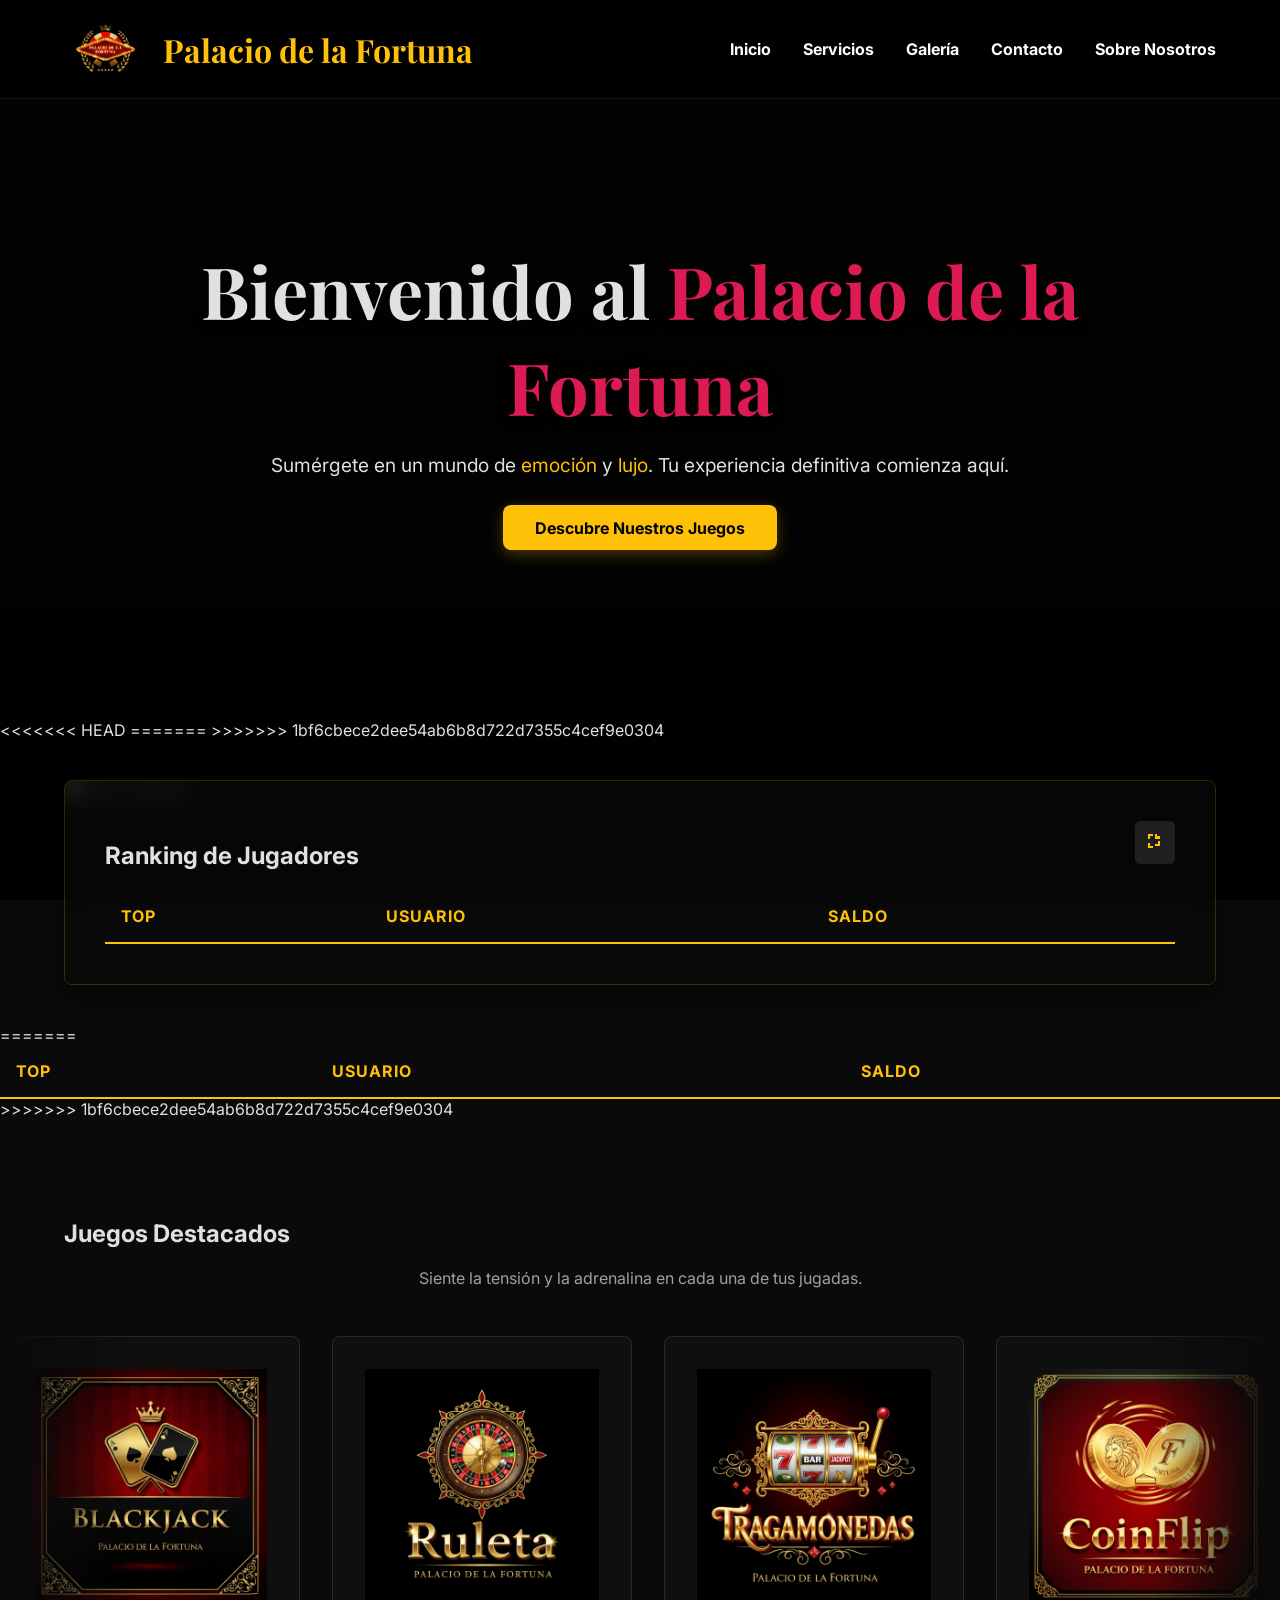
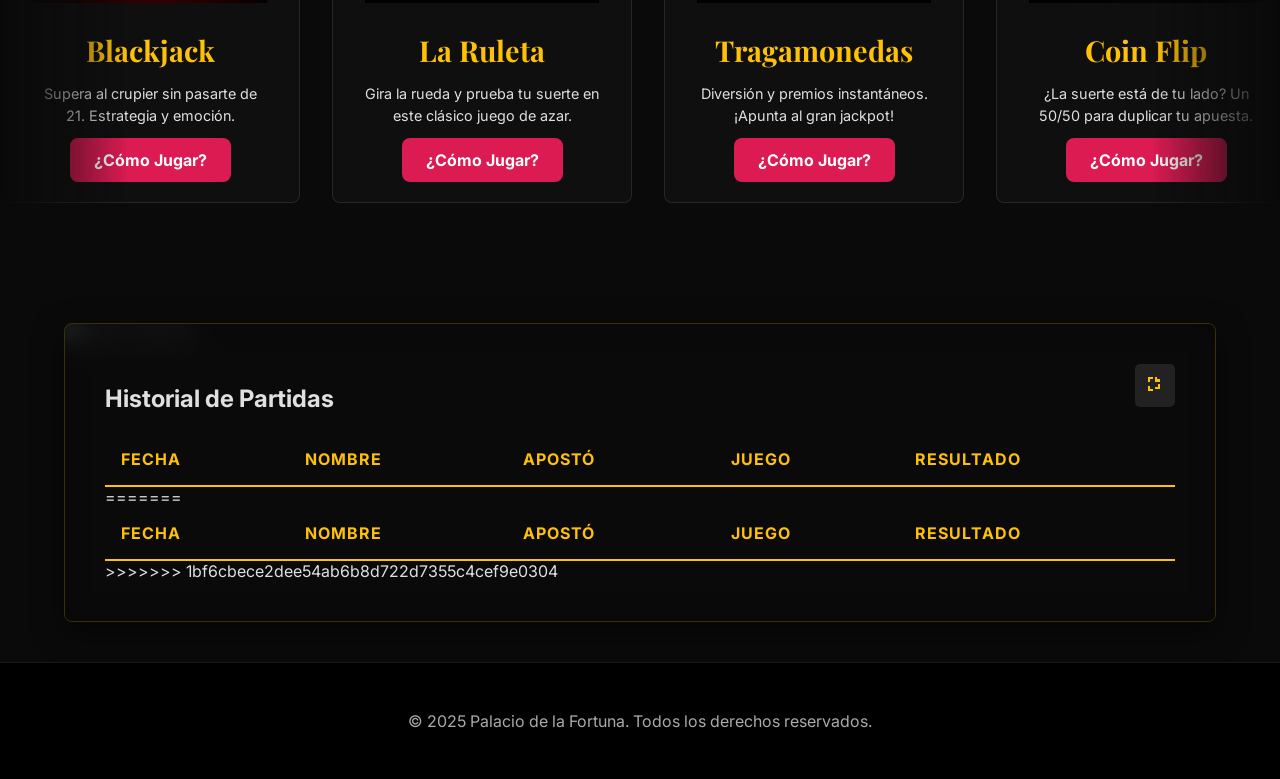
==== commit a512b8d2: "Pagina Terminada" ====
--- a/index.html
+++ b/index.html
@@ -54,6 +54,10 @@
                 </a>
             </div>
         </section>
+<<<<<<< HEAD
+=======
+        
+>>>>>>> 1bf6cbece2dee54ab6b8d722d7355c4cef9e0304
         <section class="ranking-section container">
             <div id="user-ranking-container" class="ranking-container">
                 <img src="img/fondoranking.PNG" alt="Fondo Ranking" class="ranking-bg-image">
@@ -61,6 +65,7 @@
                     <h2 class="section-title">Ranking de Jugadores</h2>
                     <button class="fullscreen-btn" data-target="user-ranking-container" aria-label="Ver en pantalla completa">
                         <svg xmlns="http://www.w3.org/2000/svg" viewBox="0 0 24 24">
+<<<<<<< HEAD
                             <path d="M7 14H5v5h5v-2H7v-3zm-2-4h2V7h3V5H5v5zm12 2h-2v3h-3v2h5v-5zm-3-4V5h-2v5h5V7h-3z"/>
                         </svg>
                     </button>
@@ -78,6 +83,29 @@
                 </div>
             </div>
         </section>
+=======
+                            <path class="icon-expand" d="M7 14H5v5h5v-2H7v-3zm-2-4h2V7h3V5H5v5zm12 2h-2v3h-3v2h5v-5zm-3-4V5h-2v5h5V7h-3z"/>
+                            <path class="icon-close" d="M19 6.41L17.59 5 12 10.59 6.41 5 5 6.41 10.59 12 5 17.59 6.41 19 12 13.41 17.59 19 19 17.59 13.41 12z"/>
+                        </svg>
+                    </button>
+                    <div class="table-wrapper">
+                        <table class="ranking-table">
+                            <thead>
+                                <tr>
+                                    <th>Top</th>
+                                    <th>Usuario</th>
+                                    <th>Saldo</th>
+                                </tr>
+                            </thead>
+                            <tbody id="user-ranking-body">
+                            </tbody>
+                        </table>
+                    </div>
+                </div>
+            </div>
+        </section>
+
+>>>>>>> 1bf6cbece2dee54ab6b8d722d7355c4cef9e0304
         <section class="games-section">
             <div class="container">
                 <h2 class="section-title">Juegos Destacados</h2>
@@ -103,6 +131,7 @@
                     <h2 class="section-title">Historial de Partidas</h2>
                     <button class="fullscreen-btn" data-target="history-container" aria-label="Ver en pantalla completa">
                         <svg xmlns="http://www.w3.org/2000/svg" viewBox="0 0 24 24">
+<<<<<<< HEAD
                            <path d="M7 14H5v5h5v-2H7v-3zm-2-4h2V7h3V5H5v5zm12 2h-2v3h-3v2h5v-5zm-3-4V5h-2v5h5V7h-3z"/>
                         </svg>
                     </button>
@@ -119,6 +148,27 @@
                         <tbody id="ranking-body">
                         </tbody>
                     </table>
+=======
+                            <path class="icon-expand" d="M7 14H5v5h5v-2H7v-3zm-2-4h2V7h3V5H5v5zm12 2h-2v3h-3v2h5v-5zm-3-4V5h-2v5h5V7h-3z"/>
+                            <path class="icon-close" d="M19 6.41L17.59 5 12 10.59 6.41 5 5 6.41 10.59 12 5 17.59 6.41 19 12 13.41 17.59 19 19 17.59 13.41 12z"/>
+                        </svg>
+                    </button>
+                    <div class="table-wrapper">
+                        <table class="ranking-table">
+                            <thead>
+                                <tr>
+                                    <th>Fecha</th>
+                                    <th>Nombre</th>
+                                    <th>Apostó</th>
+                                    <th>Juego</th>
+                                    <th>Resultado</th>
+                                </tr>
+                            </thead>
+                            <tbody id="ranking-body">
+                            </tbody>
+                        </table>
+                    </div>
+>>>>>>> 1bf6cbece2dee54ab6b8d722d7355c4cef9e0304
                 </div>
             </div>
         </section>
--- a/css/index.css
+++ b/css/index.css
@@ -1,6 +1,115 @@
+<<<<<<< HEAD
 .main-content {
     padding-top: 100px;
 }
+=======
+a, button {
+    -webkit-tap-highlight-color: transparent;
+    outline: none;
+}
+:root {
+    --color-gold: #FFC107;
+    --color-gold-rich: #FFD700;
+    --color-red: #DC1B53;
+    --color-dark: #0a0a0a;
+    --color-surface: #121212;
+    --font-primary: 'Inter', sans-serif;
+    --font-secondary: 'Playfair Display', serif;
+    --border-radius: 8px;
+    --shadow-light: 0 0 15px rgba(255, 193, 7, 0.1);
+    --shadow-strong: 0 4px 20px rgba(0, 0, 0, 0.5);
+}
+*, *::before, *::after {
+    box-sizing: border-box;
+}
+body {
+    font-family: var(--font-primary);
+    margin: 0;
+    padding: 0;
+    color: #e0e0e0;
+    background-color: var(--color-dark);
+    scroll-behavior: smooth;
+    overflow-x: hidden;
+}
+.container {
+    width: 90%;
+    max-width: 1200px;
+    margin: 0 auto;
+}
+.background-video-container {
+    position: fixed;
+    top: 0;
+    left: 0;
+    width: 100%;
+    height: 100%;
+    z-index: -1;
+    overflow: hidden;
+}
+.background-video {
+    width: 100%;
+    height: 100%;
+    object-fit: cover;
+}
+.background-overlay {
+    position: absolute;
+    top: 0;
+    left: 0;
+    width: 100%;
+    height: 100%;
+    background: linear-gradient(to top, rgba(0,0,0,0.9), rgba(0,0,0,0.6));
+}
+.header {
+    background-color: rgba(0, 0, 0, 0.7);
+    position: fixed;
+    top: 0;
+    left: 0;
+    width: 100%;
+    z-index: 1000;
+    transition: all 0.3s ease-in-out;
+    padding: 1.5rem 0;
+    border-bottom: 1px solid rgba(255, 193, 7, 0.1);
+}
+.header-content {
+    display: flex;
+    justify-content: space-between;
+    align-items: center;
+}
+.logo-container {
+    display: flex;
+    align-items: center;
+    gap: 1rem;
+    text-decoration: none;
+}
+.logo-img {
+    height: 50px;
+}
+.site-title {
+    font-family: 'Playfair Display', serif;
+    font-size: 2rem;
+    color: #FFC107;
+    margin: 0;
+    text-shadow: 1px 1px 3px rgba(0, 0, 0, 0.5);
+}
+.main-nav ul {
+    list-style: none;
+    margin: 0;
+    padding: 0;
+    display: flex;
+    gap: 2rem;
+}
+.main-nav a {
+    text-decoration: none;
+    color: #fff;
+    font-weight: 700;
+    transition: color 0.3s;
+}
+.main-nav a:hover {
+    color: #FFC107;
+}
+.hamburger {
+    display: none;
+}
+>>>>>>> 1bf6cbece2dee54ab6b8d722d7355c4cef9e0304
 .section-title {
     font-family: var(--font-secondary);
     font-size: 2.8rem;
@@ -203,6 +312,7 @@
 .ranking-container:fullscreen .ranking-table td,
 .ranking-container:fullscreen .ranking-table th {
     font-size: 1.5rem;
+<<<<<<< HEAD
 }
 @media (max-width: 768px) {
     .section-title { font-size: 2rem; }
@@ -210,12 +320,74 @@
         font-size: 2.4rem;
         line-height: 1.2;
     }
+=======
+}
+.footer {
+    background-color: #000;
+    color: #aaa;
+    text-align: center;
+    padding: 2rem 0;
+    border-top: 1px solid rgba(255, 255, 255, 0.1);
+}
+@media (max-width: 768px) {
+    .container {
+        width: 100%;
+        padding: 0 1.5rem;
+    }
+    .main-nav {
+        display: none;
+        flex-direction: column;
+        position: fixed;
+        top: 0;
+        right: 0;
+        width: 100%;
+        height: 100vh;
+        background-color: rgba(0, 0, 0, 0.95);
+        backdrop-filter: blur(10px);
+        -webkit-backdrop-filter: blur(10px);
+        justify-content: center;
+        align-items: center;
+        transform: translateX(100%);
+        transition: transform 0.4s cubic-bezier(0.23, 1, 0.32, 1);
+        z-index: 1001;
+    }
+    .main-nav.active {
+        display: flex;
+        transform: translateX(0);
+    }
+    .main-nav ul { flex-direction: column; gap: 1.5rem; padding: 0;}
+    .main-nav a { font-size: 1.8rem; }
+    .hamburger {
+        display: block;
+        position: relative;
+        width: 40px;
+        height: 40px;
+        border: none;
+        background: transparent;
+        z-index: 1002;
+    }
+    .hamburger-box { position: absolute; width: 40px; height: 24px; top: 8px; }
+    .hamburger-inner, .hamburger-inner::before, .hamburger-inner::after {
+        width: 40px; height: 4px; background-color: var(--color-gold); border-radius: 4px;
+        position: absolute; transition: all .25s ease-in-out;
+    }
+    .hamburger-inner { top: 50%; transform: translateY(-50%); }
+    .hamburger-inner::before, .hamburger-inner::after { content: ''; display: block; }
+    .hamburger-inner::before { top: -10px; }
+    .hamburger-inner::after { bottom: -10px; }
+    .hamburger.is-active .hamburger-inner { transform: rotate(45deg); background-color: #fff; }
+    .hamburger.is-active .hamburger-inner::before { transform: rotate(-90deg) translate(-10px, 0px); background-color: #fff;}
+    .hamburger.is-active .hamburger-inner::after { opacity: 0; }
+    .section-title { font-size: 2rem; }
+    .hero-title { font-size: 2.8rem; }
+>>>>>>> 1bf6cbece2dee54ab6b8d722d7355c4cef9e0304
     .hero-description { font-size: 1rem; }
     .games-carousel { -webkit-mask-image: none; mask-image: none; }
     .games-grid { flex-direction: column; align-items: center; gap: 1.5rem; animation: none; width: 100%; }
     .game-card { width: 100%; }
     .ranking-content { padding: 1.5rem; }
     .fullscreen-btn { top: 1.5rem; right: 1.5rem; }
+<<<<<<< HEAD
     .ranking-table thead {
         display: none;
     }
@@ -251,5 +423,14 @@
     .rank-1, .rank-2, .rank-3 {
         border-left: none;
         background-color: transparent;
+=======
+    .table-wrapper {
+        overflow-x: auto;
+        -webkit-overflow-scrolling: touch;
+    }
+    .ranking-table {
+        min-width: 600px;
+        width: 100%;
+>>>>>>> 1bf6cbece2dee54ab6b8d722d7355c4cef9e0304
     }
 }
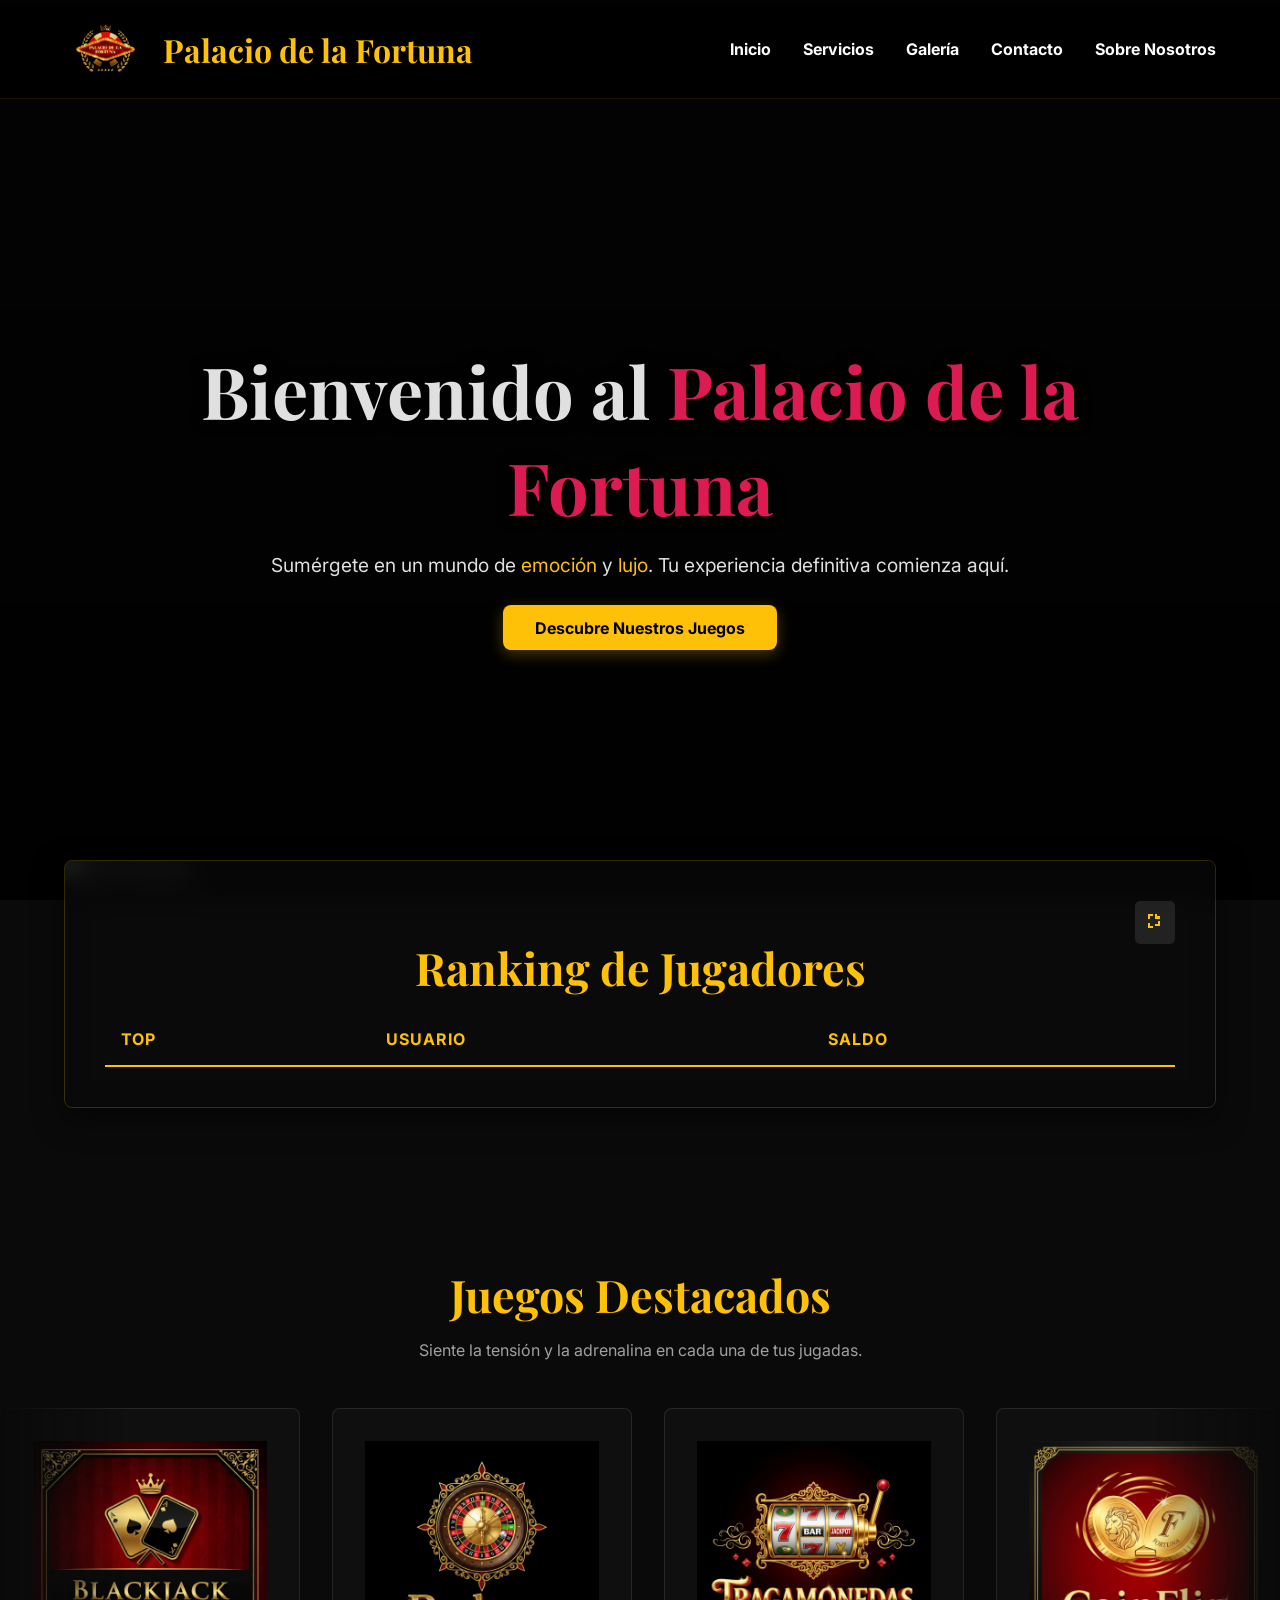
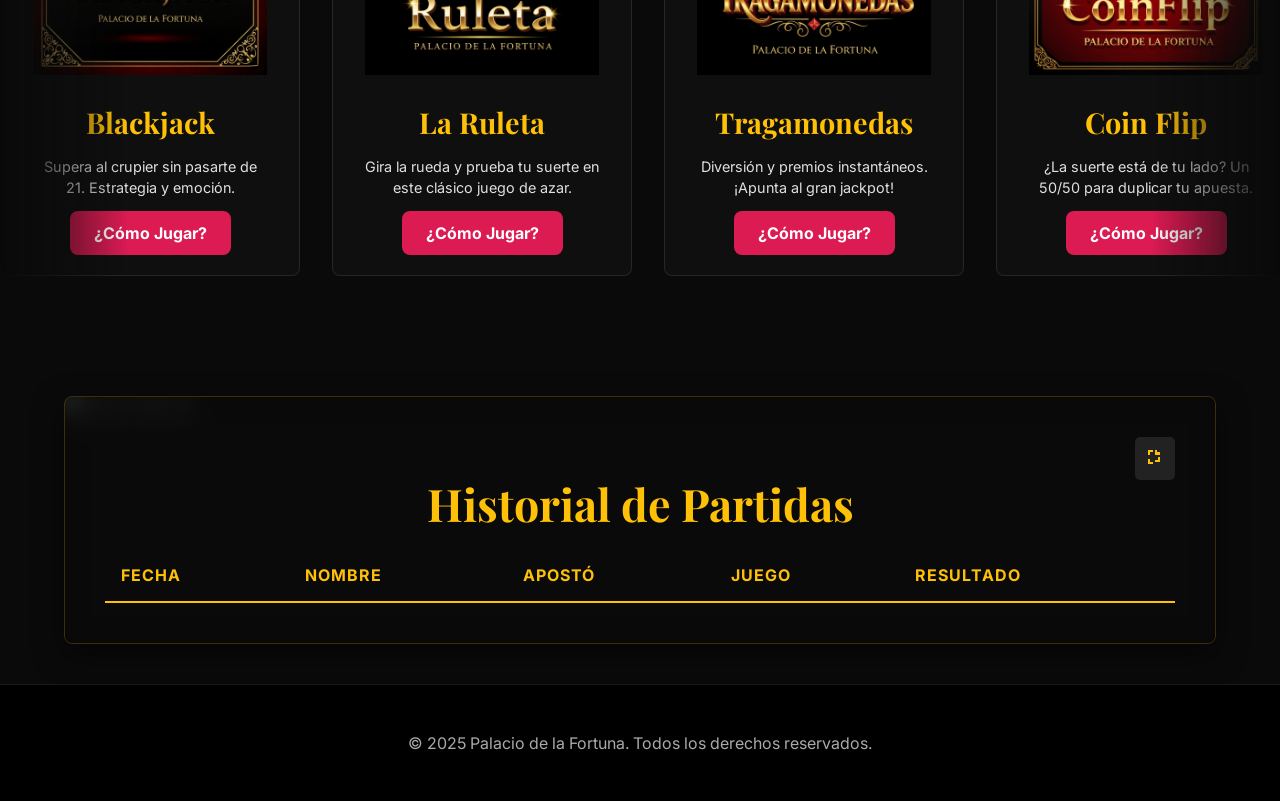
==== commit 85096703: "Se corrige error y se sube final" ====
--- a/index.html
+++ b/index.html
@@ -54,10 +54,6 @@
                 </a>
             </div>
         </section>
-<<<<<<< HEAD
-=======
-        
->>>>>>> 1bf6cbece2dee54ab6b8d722d7355c4cef9e0304
         <section class="ranking-section container">
             <div id="user-ranking-container" class="ranking-container">
                 <img src="img/fondoranking.PNG" alt="Fondo Ranking" class="ranking-bg-image">
@@ -65,7 +61,6 @@
                     <h2 class="section-title">Ranking de Jugadores</h2>
                     <button class="fullscreen-btn" data-target="user-ranking-container" aria-label="Ver en pantalla completa">
                         <svg xmlns="http://www.w3.org/2000/svg" viewBox="0 0 24 24">
-<<<<<<< HEAD
                             <path d="M7 14H5v5h5v-2H7v-3zm-2-4h2V7h3V5H5v5zm12 2h-2v3h-3v2h5v-5zm-3-4V5h-2v5h5V7h-3z"/>
                         </svg>
                     </button>
@@ -83,29 +78,6 @@
                 </div>
             </div>
         </section>
-=======
-                            <path class="icon-expand" d="M7 14H5v5h5v-2H7v-3zm-2-4h2V7h3V5H5v5zm12 2h-2v3h-3v2h5v-5zm-3-4V5h-2v5h5V7h-3z"/>
-                            <path class="icon-close" d="M19 6.41L17.59 5 12 10.59 6.41 5 5 6.41 10.59 12 5 17.59 6.41 19 12 13.41 17.59 19 19 17.59 13.41 12z"/>
-                        </svg>
-                    </button>
-                    <div class="table-wrapper">
-                        <table class="ranking-table">
-                            <thead>
-                                <tr>
-                                    <th>Top</th>
-                                    <th>Usuario</th>
-                                    <th>Saldo</th>
-                                </tr>
-                            </thead>
-                            <tbody id="user-ranking-body">
-                            </tbody>
-                        </table>
-                    </div>
-                </div>
-            </div>
-        </section>
-
->>>>>>> 1bf6cbece2dee54ab6b8d722d7355c4cef9e0304
         <section class="games-section">
             <div class="container">
                 <h2 class="section-title">Juegos Destacados</h2>
@@ -131,7 +103,6 @@
                     <h2 class="section-title">Historial de Partidas</h2>
                     <button class="fullscreen-btn" data-target="history-container" aria-label="Ver en pantalla completa">
                         <svg xmlns="http://www.w3.org/2000/svg" viewBox="0 0 24 24">
-<<<<<<< HEAD
                            <path d="M7 14H5v5h5v-2H7v-3zm-2-4h2V7h3V5H5v5zm12 2h-2v3h-3v2h5v-5zm-3-4V5h-2v5h5V7h-3z"/>
                         </svg>
                     </button>
@@ -148,27 +119,6 @@
                         <tbody id="ranking-body">
                         </tbody>
                     </table>
-=======
-                            <path class="icon-expand" d="M7 14H5v5h5v-2H7v-3zm-2-4h2V7h3V5H5v5zm12 2h-2v3h-3v2h5v-5zm-3-4V5h-2v5h5V7h-3z"/>
-                            <path class="icon-close" d="M19 6.41L17.59 5 12 10.59 6.41 5 5 6.41 10.59 12 5 17.59 6.41 19 12 13.41 17.59 19 19 17.59 13.41 12z"/>
-                        </svg>
-                    </button>
-                    <div class="table-wrapper">
-                        <table class="ranking-table">
-                            <thead>
-                                <tr>
-                                    <th>Fecha</th>
-                                    <th>Nombre</th>
-                                    <th>Apostó</th>
-                                    <th>Juego</th>
-                                    <th>Resultado</th>
-                                </tr>
-                            </thead>
-                            <tbody id="ranking-body">
-                            </tbody>
-                        </table>
-                    </div>
->>>>>>> 1bf6cbece2dee54ab6b8d722d7355c4cef9e0304
                 </div>
             </div>
         </section>
--- a/css/index.css
+++ b/css/index.css
@@ -1,115 +1,6 @@
-<<<<<<< HEAD
 .main-content {
     padding-top: 100px;
 }
-=======
-a, button {
-    -webkit-tap-highlight-color: transparent;
-    outline: none;
-}
-:root {
-    --color-gold: #FFC107;
-    --color-gold-rich: #FFD700;
-    --color-red: #DC1B53;
-    --color-dark: #0a0a0a;
-    --color-surface: #121212;
-    --font-primary: 'Inter', sans-serif;
-    --font-secondary: 'Playfair Display', serif;
-    --border-radius: 8px;
-    --shadow-light: 0 0 15px rgba(255, 193, 7, 0.1);
-    --shadow-strong: 0 4px 20px rgba(0, 0, 0, 0.5);
-}
-*, *::before, *::after {
-    box-sizing: border-box;
-}
-body {
-    font-family: var(--font-primary);
-    margin: 0;
-    padding: 0;
-    color: #e0e0e0;
-    background-color: var(--color-dark);
-    scroll-behavior: smooth;
-    overflow-x: hidden;
-}
-.container {
-    width: 90%;
-    max-width: 1200px;
-    margin: 0 auto;
-}
-.background-video-container {
-    position: fixed;
-    top: 0;
-    left: 0;
-    width: 100%;
-    height: 100%;
-    z-index: -1;
-    overflow: hidden;
-}
-.background-video {
-    width: 100%;
-    height: 100%;
-    object-fit: cover;
-}
-.background-overlay {
-    position: absolute;
-    top: 0;
-    left: 0;
-    width: 100%;
-    height: 100%;
-    background: linear-gradient(to top, rgba(0,0,0,0.9), rgba(0,0,0,0.6));
-}
-.header {
-    background-color: rgba(0, 0, 0, 0.7);
-    position: fixed;
-    top: 0;
-    left: 0;
-    width: 100%;
-    z-index: 1000;
-    transition: all 0.3s ease-in-out;
-    padding: 1.5rem 0;
-    border-bottom: 1px solid rgba(255, 193, 7, 0.1);
-}
-.header-content {
-    display: flex;
-    justify-content: space-between;
-    align-items: center;
-}
-.logo-container {
-    display: flex;
-    align-items: center;
-    gap: 1rem;
-    text-decoration: none;
-}
-.logo-img {
-    height: 50px;
-}
-.site-title {
-    font-family: 'Playfair Display', serif;
-    font-size: 2rem;
-    color: #FFC107;
-    margin: 0;
-    text-shadow: 1px 1px 3px rgba(0, 0, 0, 0.5);
-}
-.main-nav ul {
-    list-style: none;
-    margin: 0;
-    padding: 0;
-    display: flex;
-    gap: 2rem;
-}
-.main-nav a {
-    text-decoration: none;
-    color: #fff;
-    font-weight: 700;
-    transition: color 0.3s;
-}
-.main-nav a:hover {
-    color: #FFC107;
-}
-.hamburger {
-    display: none;
-}
->>>>>>> 1bf6cbece2dee54ab6b8d722d7355c4cef9e0304
 .section-title {
     font-family: var(--font-secondary);
     font-size: 2.8rem;
@@ -162,6 +53,7 @@
 .games-section { padding: 80px 0; }
 .games-carousel {
     overflow: hidden;
+    /* Solo se aplica en desktop */
     -webkit-mask-image: linear-gradient(to right, transparent, black 10%, black 90%, transparent);
     mask-image: linear-gradient(to right, transparent, black 10%, black 90%, transparent);
 }
@@ -171,7 +63,7 @@
 }
 .games-grid {
     display: flex;
-    width: calc((300px + 2rem) * 8); 
+    width: calc((300px + 2rem) * 8); /* Ancho para 8 tarjetas (4 originales + 4 duplicadas) */
     animation: scroll 30s linear infinite;
     gap: 2rem;
 }
@@ -239,6 +131,12 @@
     backdrop-filter: blur(12px);
     -webkit-backdrop-filter: blur(12px);
     padding: 2.5rem;
+}
+/* Asegura que la imagen de fondo se ajuste en pantalla completa */
+.ranking-container:fullscreen .ranking-bg-image {
+    width: 100vw;
+    height: 100vh;
+    object-fit: cover; /* Cambiado a cover para que siempre llene el espacio */
 }
 .fullscreen-btn {
     position: absolute;
@@ -309,128 +207,80 @@
     backdrop-filter: none;
     -webkit-backdrop-filter: none;
 }
+/* En pantalla completa, las tablas deben verse como en escritorio */
 .ranking-container:fullscreen .ranking-table td,
 .ranking-container:fullscreen .ranking-table th {
-    font-size: 1.5rem;
-<<<<<<< HEAD
-}
+    font-size: 1.5rem; /* Asegura un buen tamaño de fuente en pantalla completa */
+    display: table-cell; /* Forzar el display de celda de tabla */
+    text-align: left; /* Restaurar alineación de texto por defecto */
+}
+.ranking-container:fullscreen .ranking-table tr {
+    display: table-row; /* Forzar el display de fila de tabla */
+    margin-bottom: 0; /* Eliminar margen extra de responsive */
+    border: none; /* Eliminar borde extra de responsive */
+    padding: 0; /* Eliminar padding extra de responsive */
+}
+.ranking-container:fullscreen .ranking-table td::before {
+    content: none; /* Eliminar etiquetas móviles */
+}
+/* Medias Queries para Móviles */
 @media (max-width: 768px) {
     .section-title { font-size: 2rem; }
     .hero-title {
         font-size: 2.4rem;
         line-height: 1.2;
     }
-=======
-}
-.footer {
-    background-color: #000;
-    color: #aaa;
-    text-align: center;
-    padding: 2rem 0;
-    border-top: 1px solid rgba(255, 255, 255, 0.1);
-}
-@media (max-width: 768px) {
-    .container {
-        width: 100%;
-        padding: 0 1.5rem;
-    }
-    .main-nav {
+    .hero-description { font-size: 1rem; }
+    
+    /* Desactivar carrusel y duplicación en móvil */
+    .games-carousel {
+        overflow: visible; /* Permitir scroll vertical si es necesario */
+        -webkit-mask-image: none;
+        mask-image: none;
+    }
+    .games-grid {
+        flex-direction: column; /* Apilar tarjetas verticalmente */
+        align-items: center;
+        gap: 1.5rem;
+        animation: none; /* Desactivar la animación de scroll */
+        width: 100%; /* Ajustar al ancho disponible */
+    }
+    .games-grid .game-card:nth-child(n+5) { /* Ocultar tarjetas duplicadas */
         display: none;
-        flex-direction: column;
-        position: fixed;
-        top: 0;
-        right: 0;
-        width: 100%;
-        height: 100vh;
-        background-color: rgba(0, 0, 0, 0.95);
-        backdrop-filter: blur(10px);
-        -webkit-backdrop-filter: blur(10px);
-        justify-content: center;
-        align-items: center;
-        transform: translateX(100%);
-        transition: transform 0.4s cubic-bezier(0.23, 1, 0.32, 1);
-        z-index: 1001;
-    }
-    .main-nav.active {
-        display: flex;
-        transform: translateX(0);
-    }
-    .main-nav ul { flex-direction: column; gap: 1.5rem; padding: 0;}
-    .main-nav a { font-size: 1.8rem; }
-    .hamburger {
-        display: block;
-        position: relative;
-        width: 40px;
-        height: 40px;
-        border: none;
-        background: transparent;
-        z-index: 1002;
-    }
-    .hamburger-box { position: absolute; width: 40px; height: 24px; top: 8px; }
-    .hamburger-inner, .hamburger-inner::before, .hamburger-inner::after {
-        width: 40px; height: 4px; background-color: var(--color-gold); border-radius: 4px;
-        position: absolute; transition: all .25s ease-in-out;
-    }
-    .hamburger-inner { top: 50%; transform: translateY(-50%); }
-    .hamburger-inner::before, .hamburger-inner::after { content: ''; display: block; }
-    .hamburger-inner::before { top: -10px; }
-    .hamburger-inner::after { bottom: -10px; }
-    .hamburger.is-active .hamburger-inner { transform: rotate(45deg); background-color: #fff; }
-    .hamburger.is-active .hamburger-inner::before { transform: rotate(-90deg) translate(-10px, 0px); background-color: #fff;}
-    .hamburger.is-active .hamburger-inner::after { opacity: 0; }
-    .section-title { font-size: 2rem; }
-    .hero-title { font-size: 2.8rem; }
->>>>>>> 1bf6cbece2dee54ab6b8d722d7355c4cef9e0304
-    .hero-description { font-size: 1rem; }
-    .games-carousel { -webkit-mask-image: none; mask-image: none; }
-    .games-grid { flex-direction: column; align-items: center; gap: 1.5rem; animation: none; width: 100%; }
+    }
+
     .game-card { width: 100%; }
     .ranking-content { padding: 1.5rem; }
     .fullscreen-btn { top: 1.5rem; right: 1.5rem; }
-<<<<<<< HEAD
-    .ranking-table thead {
-        display: none;
-    }
-    .ranking-table, .ranking-table tbody, .ranking-table tr, .ranking-table td {
-        display: block;
-        width: 100%;
+
+    /* Modificaciones para tablas en móvil: mantener formato de escritorio pero más pequeñas */
+    .ranking-table {
+        font-size: 0.8rem; /* Tamaño de fuente más pequeño para que quepa */
+        display: table; /* Forzar display de tabla */
+        width: 100%; /* Asegurar que la tabla ocupe el ancho completo */
+    }
+    .ranking-table thead th {
+        display: table-cell; /* Asegurar que el encabezado se muestre como celda */
+        text-align: left;
+        padding: 0.5rem; /* Ajustar padding */
+    }
+    .ranking-table tbody {
+        display: table-row-group; /* Asegurar que el cuerpo se muestre como grupo de filas */
     }
     .ranking-table tr {
-        margin-bottom: 1.5rem;
-        border: 1px solid rgba(255,193,7,0.2);
-        border-radius: var(--border-radius);
-        padding: 1rem;
-    }
-    .ranking-table tr:last-child {
+        display: table-row; /* Asegurar que la fila se muestre como fila */
         margin-bottom: 0;
+        border: none;
+        padding: 0;
     }
     .ranking-table td {
-        padding: 0.5rem 0;
-        border: none;
-        display: flex;
-        justify-content: space-between;
-        align-items: center;
-        text-align: right;
-        font-size: 1rem;
+        display: table-cell; /* Asegurar que la celda se muestre como celda */
+        text-align: left; /* Restaurar alineación de texto por defecto */
+        padding: 0.5rem; /* Ajustar padding */
+        border-bottom: 1px solid rgba(255, 193, 7, 0.1); /* Mantener el borde inferior */
+        justify-content: flex-start; /* Ajuste para evitar conflictos con `display: flex` */
     }
     .ranking-table td::before {
-        content: attr(data-label);
-        float: left;
-        font-weight: bold;
-        text-transform: uppercase;
-        color: var(--color-gold);
-    }
-    .rank-1, .rank-2, .rank-3 {
-        border-left: none;
-        background-color: transparent;
-=======
-    .table-wrapper {
-        overflow-x: auto;
-        -webkit-overflow-scrolling: touch;
-    }
-    .ranking-table {
-        min-width: 600px;
-        width: 100%;
->>>>>>> 1bf6cbece2dee54ab6b8d722d7355c4cef9e0304
+        content: none; /* Eliminar las etiquetas generadas por CSS en responsive */
     }
 }
